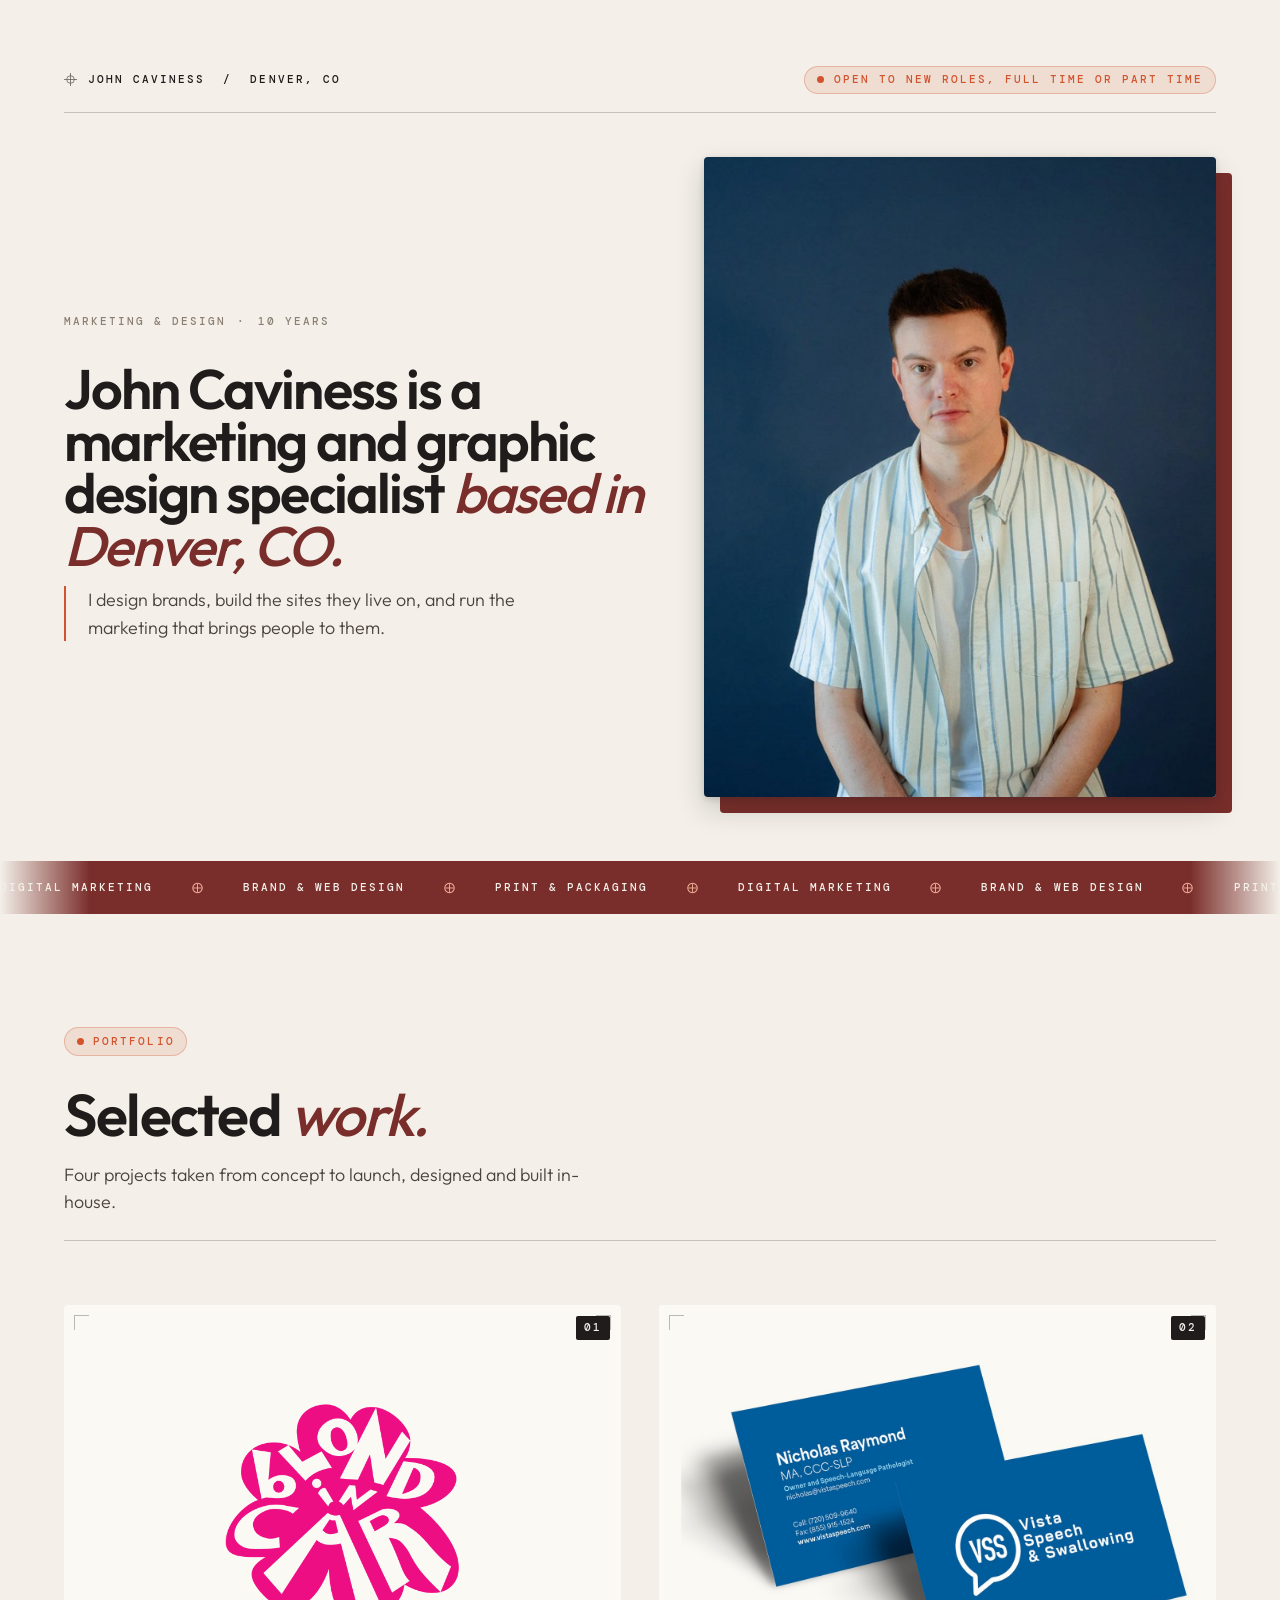
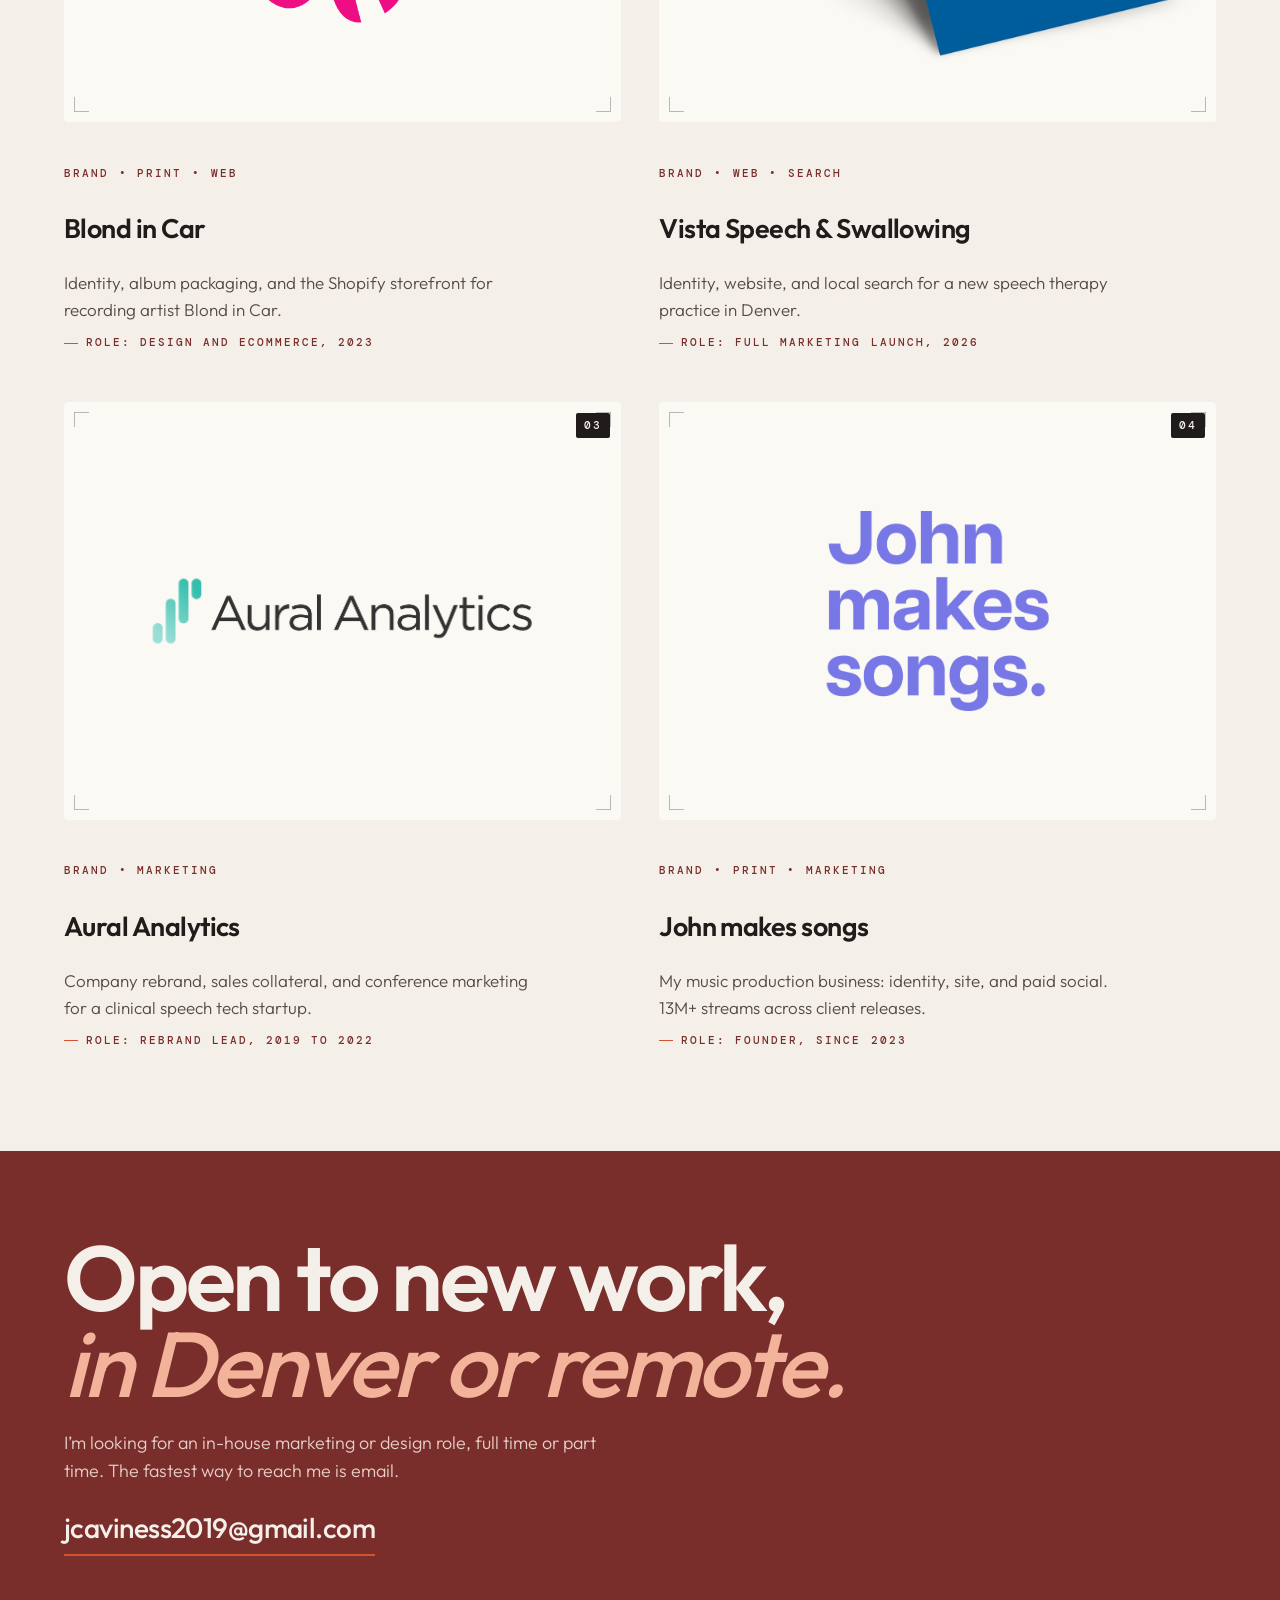
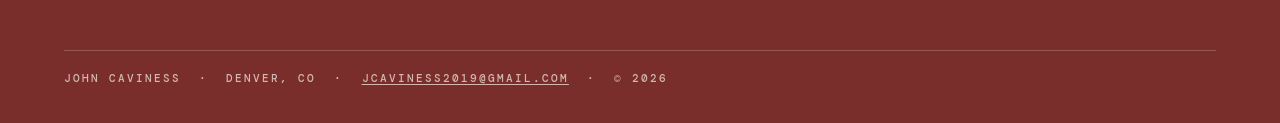
==== index.html @ 71020604 "Revise years of experience and project details Updated experience years and refined project descript" ====
<!DOCTYPE html>
<html lang="en">
<head>
<meta charset="utf-8">
<meta name="viewport" content="width=device-width, initial-scale=1">
<meta name="description" content="John Caviness is a marketing and graphic design specialist in Denver, CO. Brand, web, print, and the campaigns that bring people in.">
<meta property="og:title" content="John Caviness &mdash; Marketing &amp; Graphic Design, Denver">
<meta property="og:description" content="John Caviness is a marketing and graphic design specialist in Denver, CO. Brand, web, print, and the campaigns that bring people in.">
<meta property="og:type" content="website">
<title>John Caviness &mdash; Marketing &amp; Graphic Design, Denver</title>
<link rel="preconnect" href="https://fonts.googleapis.com">
<link rel="preconnect" href="https://fonts.gstatic.com" crossorigin>
<link rel="stylesheet" href="https://fonts.googleapis.com/css2?family=Outfit:wght@300;400;500;600;700&family=DM+Mono:wght@400;500&display=swap">

<style>
/* ============================================================
   TWO INKS, ONE PASS.
   Oxblood and vermilion on bone stock. Riso mechanics — overprint,
   halftone, misregistration, knockout — with a grown-up palette.
   Single committed visual world; every colour painted explicitly.
   ============================================================ */
:root{
  --paper:#F4F0E9;
  --paper-2:#EAE4D9;
  --ink:#1F1C1B;
  --ox:#7A2E2B;          /* ink 1 */
  --ox-lift:#96413B;
  --vermilion:#D2542E;   /* ink 2 */
  --vermilion-pale:#F2B39A;
  --overprint:#640F07;   /* where the two plates cross */
  --stone:#8C8073;
  --plate:#FBF9F4;      /* work tiles: a shade up from the page stock */

  --fs-display:clamp(2.9rem,7.2vw,6.5rem);
  --fs-h2:clamp(2rem,4.6vw,3.7rem);
  --fs-h3:clamp(1.3rem,2.1vw,1.85rem);
  --fs-lede:clamp(1.05rem,1.4vw,1.3rem);
  --fs-label:.7rem;

  --gutter:clamp(1.5rem,5vw,5rem);
  --max:1280px;
  --ease:cubic-bezier(.22,.61,.36,1);
}

*,*::before,*::after{box-sizing:border-box;}
html{-webkit-text-size-adjust:100%;scroll-behavior:smooth;}
@media (prefers-reduced-motion:reduce){html{scroll-behavior:auto;}}

body{
  margin:0;
  background:var(--paper);
  color:var(--ink);
  font-family:"Outfit",-apple-system,BlinkMacSystemFont,"Segoe UI",sans-serif;
  font-size:1.0625rem;line-height:1.6;
  -webkit-font-smoothing:antialiased;
  overflow-x:hidden;
}

img,canvas{max-width:100%;display:block;}

/* ---------- type primitives ---------- */
.label{
  font-family:"DM Mono",ui-monospace,"SFMono-Regular",Menlo,monospace;
  font-size:var(--fs-label);font-weight:500;letter-spacing:.18em;
  text-transform:uppercase;line-height:1.4;
}
.display{font-size:var(--fs-display);font-weight:600;line-height:.94;letter-spacing:-.035em;margin:0;}
.display-locked{text-wrap:initial;}
.h2{font-size:var(--fs-h2);font-weight:600;line-height:1;letter-spacing:-.03em;text-wrap:balance;margin:0;}
.h3{font-size:var(--fs-h3);font-weight:600;line-height:1.12;letter-spacing:-.02em;margin:0;}
.lede{font-size:var(--fs-lede);font-weight:300;line-height:1.52;margin:0;}
.ink-accent{color:var(--ox);font-weight:500;font-style:italic;}

.wrap{width:100%;max-width:var(--max);margin-inline:auto;padding-inline:var(--gutter);}
.reg{width:13px;height:13px;flex:0 0 auto;opacity:.7;}


/* ============================================================
   1. HERO — bone plate
   ============================================================ */
.hero{position:relative;padding-block:clamp(1.75rem,4vw,3rem) clamp(2.5rem,5vw,4.5rem);overflow:hidden;}
.rail{
  display:flex;align-items:center;justify-content:space-between;gap:1.5rem;flex-wrap:wrap;
  padding-block:1.1rem;border-bottom:1px solid rgba(31,28,27,.22);color:var(--stone);
}
.rail-left{display:flex;align-items:center;gap:.7rem;color:var(--ink);}
/* the pill: one shape shared by the availability badge and the section
   eyebrows — vermilion type over a wash of the same ink, hairline inside */
.status,.sec-eyebrow{
  display:inline-flex;align-items:center;gap:.6rem;
  padding:.4rem .8rem;border-radius:999px;
  color:var(--vermilion);
  background:rgba(210,84,46,.12);
  box-shadow:inset 0 0 0 1px rgba(210,84,46,.3);
}
.status .dot,.sec-eyebrow .dot{background:var(--vermilion);}
a.status{text-decoration:none;}
a.status:hover,a.status:focus-visible{background:rgba(210,84,46,.2);}
.dot{width:7px;height:7px;border-radius:50%;background:var(--ox);animation:pulse 2.6s var(--ease) infinite;}
@keyframes pulse{
  0%{box-shadow:0 0 0 0 rgba(210,84,46,.55);}
  70%{box-shadow:0 0 0 7px rgba(210,84,46,0);}
  100%{box-shadow:0 0 0 0 rgba(210,84,46,0);}
}

.hero-grid{
  display:grid;grid-template-columns:minmax(0,1.15fr) minmax(0,1fr);
  gap:clamp(2.5rem,4vw,4.25rem);align-items:center;padding-top:clamp(1.75rem,3.5vw,3.25rem);
}
@media (max-width:900px){.hero-grid{grid-template-columns:1fr;align-items:start;}}
.hero-eyebrow{display:flex;align-items:center;gap:.7rem;color:var(--stone);margin-bottom:clamp(1.25rem,2.5vw,2rem);}
.hero-body{display:grid;gap:clamp(1.5rem,3vw,2.25rem);margin-top:clamp(.75rem,1.2vw,1.1rem);}
.hero-lede{color:#4A423C;max-width:44ch;border-left:2px solid var(--vermilion);padding-left:1.35rem;}

/* ---------- the halftone portrait ---------- */
.portrait{position:relative;justify-self:end;width:100%;}
@media (min-width:901px){
  .portrait{max-width:calc((100vh - 15rem) * .8);}
}
/* A flat plate laid down first, off register, behind the photo. */
.plate-ghost{
  position:absolute;inset:0;
  transform:translate(16px,16px);
  border-radius:4px;
  background:var(--ox);
  pointer-events:none;
}
.plate{
  position:relative;
  aspect-ratio:4/5;
  border-radius:4px;
  overflow:hidden;
  background:var(--paper-2);
  /* lifts the photo off the oxblood plate behind it — warm ink, not black */
  box-shadow:0 2px 6px rgba(31,28,27,.14),0 12px 28px rgba(31,28,27,.20);
}
.plate img{
  position:absolute;inset:0;width:100%;height:100%;
  object-fit:cover;object-position:50% 14%;
}
.portrait-cap{
  position:absolute;left:0;bottom:0;z-index:3;
  display:flex;align-items:center;gap:.6rem;
  padding:.55rem 1rem;background:var(--ox);color:var(--paper);
  border-top-right-radius:8px;
}

/* ============================================================
   2. MARQUEE — oxblood plate, knockout type
   ============================================================ */
.marquee{
  position:relative;background:var(--ox);color:var(--paper);
  padding-block:1.15rem;overflow:hidden;
  -webkit-mask-image:linear-gradient(90deg,transparent,#000 7%,#000 93%,transparent);
  mask-image:linear-gradient(90deg,transparent,#000 7%,#000 93%,transparent);
}
.marquee-track{position:relative;z-index:2;display:flex;width:max-content;animation:slide 42s linear infinite;}
.marquee:hover .marquee-track{animation-play-state:paused;}
.marquee-set{display:flex;align-items:center;gap:2.4rem;padding-right:2.4rem;}
.marquee-set span{white-space:nowrap;}
.marquee-set .sep{color:var(--vermilion-pale);}
@keyframes slide{to{transform:translateX(-50%);}}
@media (prefers-reduced-motion:reduce){
  .marquee-track{animation:none;}
  .marquee{-webkit-mask-image:none;mask-image:none;}
}



/* ============================================================
   3. WORK — bone plate
   ============================================================ */
.work{background:var(--paper);padding-block:clamp(4rem,8vw,7rem);}
.sec-head{
  display:flex;align-items:flex-end;justify-content:space-between;gap:2rem;flex-wrap:wrap;
  padding-bottom:1.5rem;border-bottom:1px solid rgba(31,28,27,.22);
  margin-bottom:clamp(2.5rem,5vw,4rem);
}
.sec-head .label:not(.sec-eyebrow){color:var(--ox);display:flex;align-items:center;gap:.65rem;}
.sec-head-copy{display:grid;gap:1.1rem;max-width:52ch;}
.sec-count{color:var(--stone);}
/* the eyebrow prints in vermilion over a pale wash of the same ink, so the
   head carries both plates before the grid does */
.sec-eyebrow{justify-self:start;}
.sec-lede{color:#4A423C;max-width:46ch;}
.sec-count{display:flex;align-items:center;gap:.65rem;}
.sec-count::before{content:"";width:22px;height:1px;background:var(--ox);flex:none;}
.h2{position:relative;}
.work-grid{display:grid;grid-template-columns:repeat(2,minmax(0,1fr));gap:clamp(2rem,4vw,3.25rem) clamp(1.75rem,3vw,3rem);}
/* cards share the grid's rows, so plate, labels, titles and copy each sit
   on one baseline across a row regardless of how long the text runs */
@supports (grid-template-rows:subgrid){
  .work-grid{grid-auto-rows:auto;}
  .card{grid-row:span 4;grid-template-rows:subgrid;gap:0;}
  .card-plate{margin-bottom:1.25rem;}
  .card-meta{margin-bottom:.55rem;}
  .card-title{margin-bottom:.35rem;}
}
@media (max-width:800px){.work-grid{grid-template-columns:1fr;}}

.card{display:grid;gap:1.25rem;text-decoration:none;color:inherit;}
.card-role{
  color:var(--ox);display:inline-flex;align-items:center;gap:.5rem;margin-top:.7rem;
}
.card-role::before{content:"";width:14px;height:1px;background:var(--vermilion);flex:none;}
.card-plate{
  position:relative;aspect-ratio:4/3;border-radius:3px;overflow:hidden;
  background:var(--plate);box-shadow:inset 0 0 0 1px rgba(31,28,27,.13);
  transition:transform .4s var(--ease),box-shadow .4s var(--ease);
}
.card:hover .card-plate,.card:focus-visible .card-plate{transform:translate(-5px,-5px);box-shadow:inset 0 0 0 1px rgba(31,28,27,.13),5px 5px 0 0 var(--vermilion);}
.card:focus-visible{outline:none;}
.card:focus-visible .card-plate{outline:2px solid var(--ox);outline-offset:4px;}
/* One container for all four: light stock, hairline rule, identical
   padding. The palette lives in the frame now — brackets, badge, mono
   labels — so the grid reads as a set whatever the images are. */
.card-art{position:absolute;inset:0;background:var(--plate);}
.card-shot{
  position:absolute;inset:0;width:100%;height:100%;
  object-fit:cover;object-position:50% 50%;
  transition:transform .5s var(--ease);
}
/* interim state: no work photography yet, so the mark prints on the stock.
   swap .card-mark for .card-shot when the images land — nothing else changes. */
.card-mark{
  position:absolute;left:50%;top:50%;
  width:var(--logo-w);max-height:52%;
  transform:translate(-50%,-50%);
  object-fit:contain;
  filter:brightness(0);opacity:.82;
  transition:transform .5s var(--ease);
}
/* full-colour marks print as supplied — no ink conversion */
.card-mark.colour{filter:none;opacity:1;}
.card:hover .card-shot,.card:focus-visible .card-shot{transform:scale(1.03);}
.card:hover .card-mark,.card:focus-visible .card-mark{transform:translate(-50%,-50%) scale(1.03);}

.crop{position:absolute;width:15px;height:15px;pointer-events:none;opacity:.7;z-index:2;}
.crop-tl{top:10px;left:10px;border-top:1px solid rgba(31,28,27,.42);border-left:1px solid rgba(31,28,27,.42);}
.crop-tr{top:10px;right:10px;border-top:1px solid rgba(31,28,27,.42);border-right:1px solid rgba(31,28,27,.42);}
.crop-bl{bottom:10px;left:10px;border-bottom:1px solid rgba(31,28,27,.42);border-left:1px solid rgba(31,28,27,.42);}
.crop-br{bottom:10px;right:10px;border-bottom:1px solid rgba(31,28,27,.42);border-right:1px solid rgba(31,28,27,.42);}
.card-idx{position:absolute;top:11px;right:11px;z-index:2;background:var(--ink);color:var(--paper);padding:.28rem .5rem;border-radius:2px;}
.card-meta{display:flex;align-items:center;gap:.6rem;color:var(--ox);}
.card-title{display:flex;align-items:baseline;gap:.6rem;transition:color .25s var(--ease);}
.card:hover .card-title{color:var(--ox);}
.card-scope{color:#544B44;font-weight:300;max-width:44ch;margin:0;}

/* ============================================================
   4. CTA — solid oxblood plate, knockout type
   ============================================================ */
.cta{
  position:relative;background:var(--ox);color:var(--paper);
  padding-block:clamp(3.25rem,6.5vw,5.5rem) clamp(1.5rem,3vw,2.25rem);overflow:hidden;
}
.cta > *{position:relative;z-index:2;}
.cta-inner{display:grid;gap:clamp(2.25rem,4.5vw,3.5rem);}
.cta-head{display:grid;gap:1.4rem;justify-items:start;}
.cta .ink-accent{color:var(--vermilion-pale);}
.cta-body{color:#E7CFC9;max-width:46ch;}
.cta-mail{
  display:inline-block;color:var(--paper);text-decoration:none;
  font-size:clamp(1.15rem,2.4vw,1.75rem);font-weight:500;letter-spacing:-.02em;
  border-bottom:2px solid var(--vermilion);padding-bottom:.15rem;
}
.cta-mail:hover,.cta-mail:focus-visible{color:var(--vermilion-pale);}
.foot-mail{color:inherit;text-decoration:underline;text-underline-offset:2px;}
.foot-mail:hover,.foot-mail:focus-visible{color:var(--vermilion-pale);}

.foot{
  display:flex;justify-content:space-between;gap:1.5rem;flex-wrap:wrap;
  margin-top:clamp(1.5rem,3vw,2.5rem);padding-top:1.25rem;
  border-top:1px solid rgba(244,240,233,.22);color:#D3B6AF;
}
a:focus-visible{outline:2px solid var(--vermilion);outline-offset:3px;border-radius:2px;}

/* ---------- scroll reveal (JS-gated) ---------- */
.js-reveal .reveal{opacity:0;transform:translateY(16px);}
.js-reveal .reveal.is-in{opacity:1;transform:none;transition:opacity .7s var(--ease),transform .7s var(--ease);}
@media (prefers-reduced-motion:reduce){
  .js-reveal .reveal{opacity:1;transform:none;}
  .dot{animation:none;}
  .card-plate,.card-logo{transition:none;}
}
</style>
</head>
<body>
<!-- =================== 1. HERO =================== -->
<header class="hero">
  <div class="wrap">
    <div class="rail label">
      <div class="rail-left">
        <svg class="reg" viewBox="0 0 24 24" fill="none" aria-hidden="true">
          <circle cx="12" cy="12" r="7" stroke="currentColor" stroke-width="1.4"/>
          <path d="M12 0v24M0 12h24" stroke="currentColor" stroke-width="1.4"/>
        </svg>
        <span>John Caviness &nbsp;/&nbsp; Denver, CO</span>
      </div>
      <a class="status" href="mailto:jcaviness2019@gmail.com"><span class="dot"></span>Open to new roles, full time or part time</a>
    </div>

    <div class="hero-grid">
      <div>
        <div class="hero-eyebrow label">
          <span>Marketing &amp; Design</span><span>&middot;</span><span>10 Years</span>
        </div>

        <h1 class="display display-locked" style="font-size:clamp(2.2rem,4.35vw,3.9rem)">
          John Caviness is a marketing and graphic design specialist
          <span class="ink-accent">based in Denver, CO.</span>
        </h1>

        <div class="hero-body">
          <p class="lede hero-lede">
            I design brands, build the sites they live on, and run the marketing
            that brings people to them.
          </p>
        </div>
      </div>

      <div class="portrait">
        <div class="plate-ghost" aria-hidden="true"></div>
        <div class="plate" id="plate">
          <img id="src" src="[data-uri]" alt="John Caviness.">
        </div>
      </div>
    </div>
  </div>
</header>

<!-- =================== 2. MARQUEE =================== -->
<div class="marquee" aria-hidden="true">
  <div class="marquee-track">
    <div class="marquee-set label">
      <span>Digital Marketing</span><span class="sep">&#10753;</span><span>Brand &amp; Web Design</span><span class="sep">&#10753;</span><span>Print &amp; Packaging</span><span class="sep">&#10753;</span><span>Digital Marketing</span><span class="sep">&#10753;</span><span>Brand &amp; Web Design</span><span class="sep">&#10753;</span><span>Print &amp; Packaging</span><span class="sep">&#10753;</span><span>Digital Marketing</span><span class="sep">&#10753;</span><span>Brand &amp; Web Design</span><span class="sep">&#10753;</span><span>Print &amp; Packaging</span><span class="sep">&#10753;</span>
    </div>
    <div class="marquee-set label">
      <span>Digital Marketing</span><span class="sep">&#10753;</span><span>Brand &amp; Web Design</span><span class="sep">&#10753;</span><span>Print &amp; Packaging</span><span class="sep">&#10753;</span><span>Digital Marketing</span><span class="sep">&#10753;</span><span>Brand &amp; Web Design</span><span class="sep">&#10753;</span><span>Print &amp; Packaging</span><span class="sep">&#10753;</span><span>Digital Marketing</span><span class="sep">&#10753;</span><span>Brand &amp; Web Design</span><span class="sep">&#10753;</span><span>Print &amp; Packaging</span><span class="sep">&#10753;</span>
    </div>
  </div>
</div>

<!-- =================== 3. WORK =================== -->
<section class="work" id="work">
  <div class="wrap">
    <div class="sec-head reveal">
      <div class="sec-head-copy">
        <p class="label sec-eyebrow"><span class="dot" aria-hidden="true"></span>Portfolio</p>
        <h2 class="h2">Selected <span class="ink-accent">work.</span></h2>
        <p class="lede sec-lede">
          Four projects taken from concept to launch, designed and built in-house.
        </p>
      </div>
    </div>
        <div class="work-grid">

      <a class="card reveal" href="projects/blond-in-car.html">
        <div class="card-plate">
          <div class="card-art">
            <img class="card-mark colour" src="assets/img/logos/blond-in-car.png" alt="Blond in Car logo" loading="lazy" style="--logo-w:50%">
          </div>
          <span class="crop crop-tl"></span><span class="crop crop-tr"></span>
          <span class="crop crop-bl"></span><span class="crop crop-br"></span>
          <span class="card-idx label">01</span>
        </div>
        <div class="card-meta label"><span>Brand</span><span>&bull;</span><span>Print</span><span>&bull;</span><span>Web</span></div>
        <h3 class="h3 card-title">Blond in Car</h3>
        <div>
          <p class="card-scope">Identity, album packaging, and the Shopify storefront for recording artist Blond in Car.</p>
          <span class="card-role label">Role: Design and ecommerce, 2023</span>
        </div>
      </a>

      <a class="card reveal" href="projects/vista-speech-and-swallowing.html">
        <div class="card-plate">
          <div class="card-art">
            <img class="card-shot" src="assets/img/work/vista-card.jpg" alt="Vista Speech &amp; Swallowing business cards" loading="lazy">
          </div>
          <span class="crop crop-tl"></span><span class="crop crop-tr"></span>
          <span class="crop crop-bl"></span><span class="crop crop-br"></span>
          <span class="card-idx label">02</span>
        </div>
        <div class="card-meta label"><span>Brand</span><span>&bull;</span><span>Web</span><span>&bull;</span><span>Search</span></div>
        <h3 class="h3 card-title">Vista Speech &amp; Swallowing</h3>
        <div>
          <p class="card-scope">Identity, website, and local search for a new speech therapy practice in Denver.</p>
          <span class="card-role label">Role: Full marketing launch, 2026</span>
        </div>
      </a>

      <a class="card reveal" href="projects/aural-analytics.html">
        <div class="card-plate">
          <div class="card-art">
            <img class="card-mark colour" src="assets/img/logos/aural-analytics.png" alt="Aural Analytics logo" loading="lazy" style="--logo-w:68%">
          </div>
          <span class="crop crop-tl"></span><span class="crop crop-tr"></span>
          <span class="crop crop-bl"></span><span class="crop crop-br"></span>
          <span class="card-idx label">03</span>
        </div>
        <div class="card-meta label"><span>Brand</span><span>&bull;</span><span>Marketing</span></div>
        <h3 class="h3 card-title">Aural Analytics</h3>
        <div>
          <p class="card-scope">Company rebrand, sales collateral, and conference marketing for a clinical speech tech startup.</p>
          <span class="card-role label">Role: Rebrand lead, 2019 to 2022</span>
        </div>
      </a>

      <a class="card reveal" href="projects/john-makes-songs.html">
        <div class="card-plate">
          <div class="card-art">
            <img class="card-mark colour" src="assets/img/logos/john-makes-songs.png" alt="John makes songs wordmark" loading="lazy" style="--logo-w:40%">
          </div>
          <span class="crop crop-tl"></span><span class="crop crop-tr"></span>
          <span class="crop crop-bl"></span><span class="crop crop-br"></span>
          <span class="card-idx label">04</span>
        </div>
        <div class="card-meta label"><span>Brand</span><span>&bull;</span><span>Print</span><span>&bull;</span><span>Marketing</span></div>
        <h3 class="h3 card-title">John makes songs</h3>
        <div>
          <p class="card-scope">My music production business: identity, site, and paid social. 13M+ streams across client releases.</p>
          <span class="card-role label">Role: Founder, since 2023</span>
        </div>
      </a>

    </div>
  </div>
</section>

<!-- =================== 4. CTA =================== -->
<section class="cta" id="contact">
  <div class="wrap cta-inner">
    <div class="cta-head reveal">
      <h2 class="display display-locked">Open to new work,<br><span class="ink-accent">in Denver or remote.</span></h2>
      <p class="lede cta-body">
        I&rsquo;m looking for an in-house marketing or design role, full time or part time.
        The fastest way to reach me is email.
      </p>
      <a class="cta-mail" href="mailto:jcaviness2019@gmail.com">jcaviness2019@gmail.com</a>
    </div>

    <div class="foot label">
      <span>John Caviness &nbsp;&middot;&nbsp; Denver, CO &nbsp;&middot;&nbsp; <a class="foot-mail" href="mailto:jcaviness2019@gmail.com">jcaviness2019@gmail.com</a> &nbsp;&middot;&nbsp; &copy; 2026</span>
    </div>
  </div>
</section>

<script>
/* ---------- scroll reveal ---------- */
(function(){
  if(!("IntersectionObserver" in window)) return;
  document.documentElement.classList.add("js-reveal");
  var io = new IntersectionObserver(function(es){
    es.forEach(function(e){ if(e.isIntersecting){ e.target.classList.add("is-in"); io.unobserve(e.target); } });
  },{rootMargin:"0px 0px -12% 0px",threshold:.08});
  var items = document.querySelectorAll(".reveal");
  for(var i = 0; i < items.length; i++){
    items[i].style.transitionDelay = (Math.min(i,3) * 70) + "ms";
    io.observe(items[i]);
  }
})();
</script>
</body>
</html>
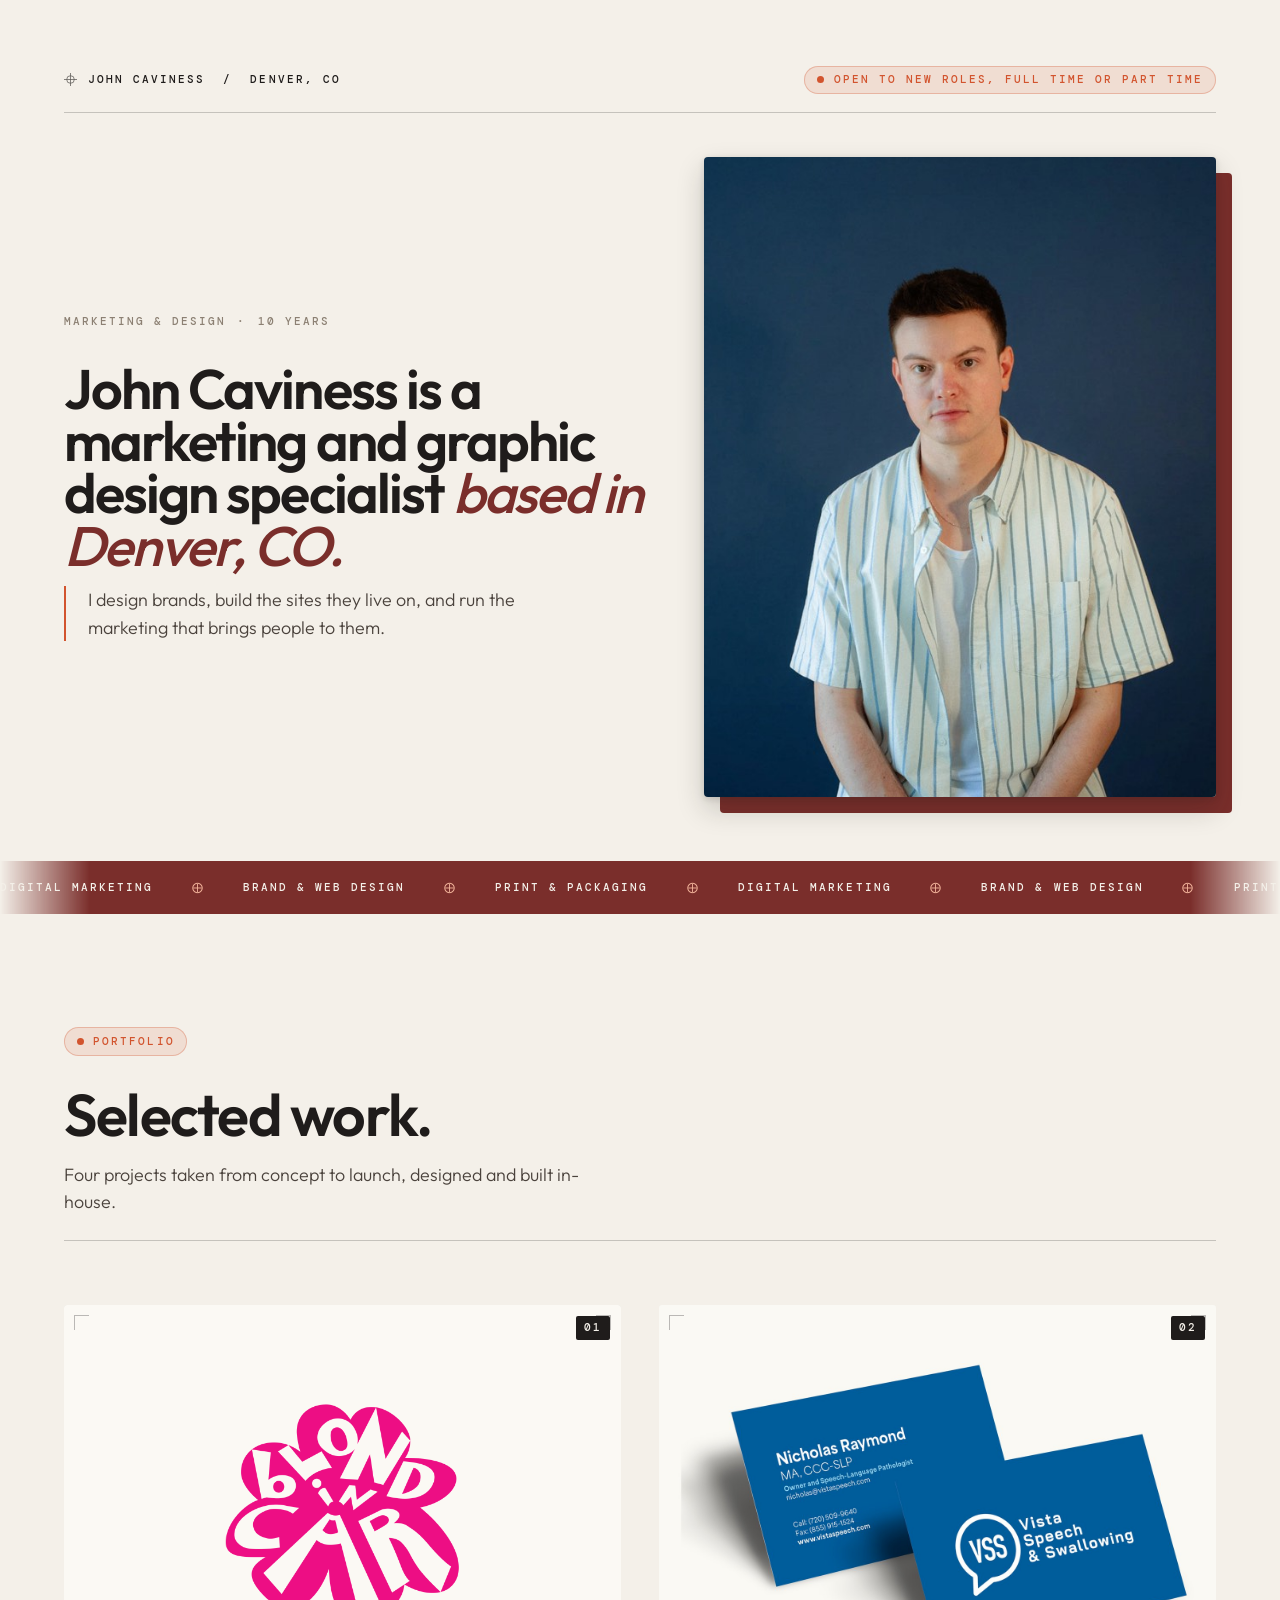
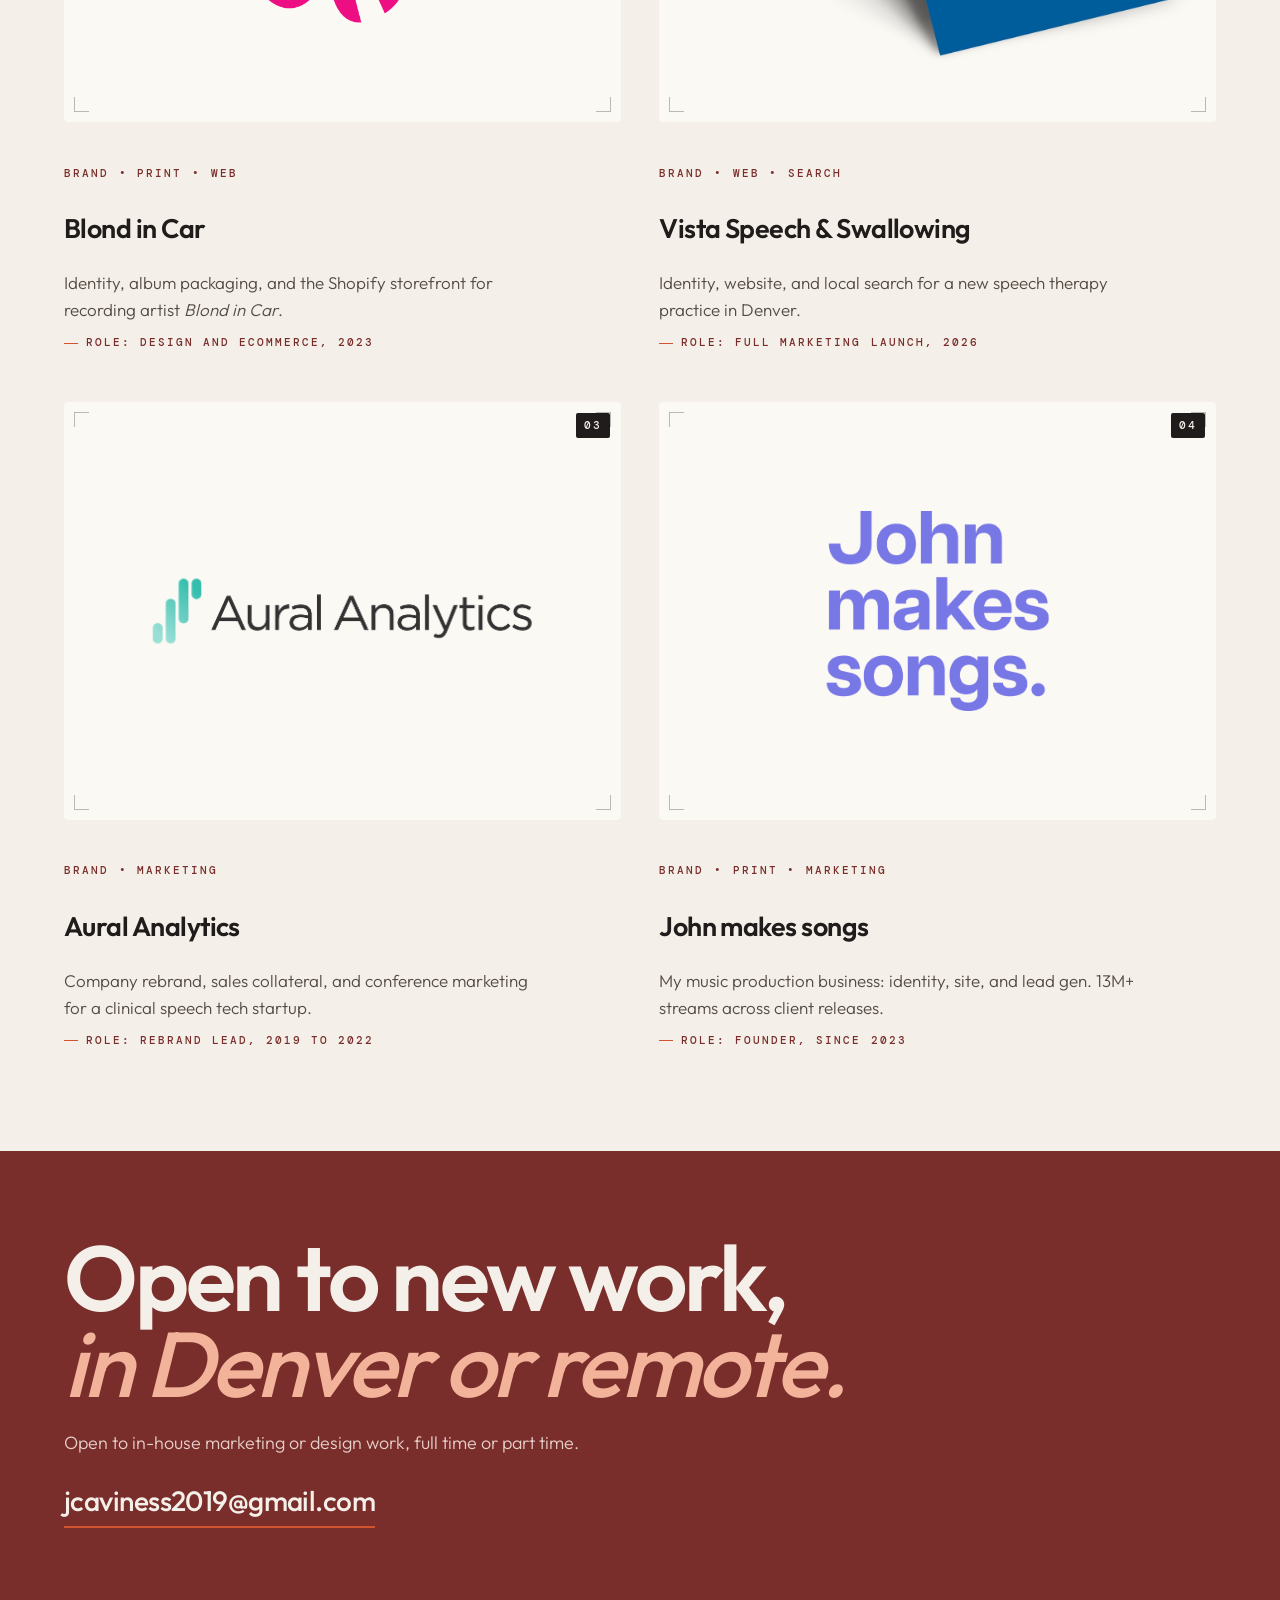
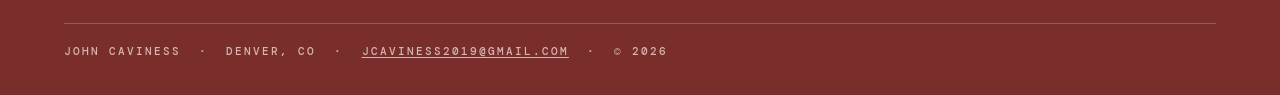
==== commit b2bdc7f4: "Revise portfolio descriptions and call to action Updated text for clarity and consistency in portfol" ====
--- a/index.html
+++ b/index.html
@@ -346,7 +346,7 @@
     <div class="sec-head reveal">
       <div class="sec-head-copy">
         <p class="label sec-eyebrow"><span class="dot" aria-hidden="true"></span>Portfolio</p>
-        <h2 class="h2">Selected <span class="ink-accent">work.</span></h2>
+        <h2 class="h2">Selected work.</h2>
         <p class="lede sec-lede">
           Four projects taken from concept to launch, designed and built in-house.
         </p>
@@ -366,7 +366,7 @@
         <div class="card-meta label"><span>Brand</span><span>&bull;</span><span>Print</span><span>&bull;</span><span>Web</span></div>
         <h3 class="h3 card-title">Blond in Car</h3>
         <div>
-          <p class="card-scope">Identity, album packaging, and the Shopify storefront for recording artist Blond in Car.</p>
+          <p class="card-scope">Identity, album packaging, and the Shopify storefront for recording artist <i>Blond in Car</i>.</p>
           <span class="card-role label">Role: Design and ecommerce, 2023</span>
         </div>
       </a>
@@ -417,7 +417,7 @@
         <div class="card-meta label"><span>Brand</span><span>&bull;</span><span>Print</span><span>&bull;</span><span>Marketing</span></div>
         <h3 class="h3 card-title">John makes songs</h3>
         <div>
-          <p class="card-scope">My music production business: identity, site, and paid social. 13M+ streams across client releases.</p>
+          <p class="card-scope">My music production business: identity, site, and lead gen. 13M+ streams across client releases.</p>
           <span class="card-role label">Role: Founder, since 2023</span>
         </div>
       </a>
@@ -432,8 +432,7 @@
     <div class="cta-head reveal">
       <h2 class="display display-locked">Open to new work,<br><span class="ink-accent">in Denver or remote.</span></h2>
       <p class="lede cta-body">
-        I&rsquo;m looking for an in-house marketing or design role, full time or part time.
-        The fastest way to reach me is email.
+        Open to in-house marketing or design work, full time or part time.
       </p>
       <a class="cta-mail" href="mailto:jcaviness2019@gmail.com">jcaviness2019@gmail.com</a>
     </div>
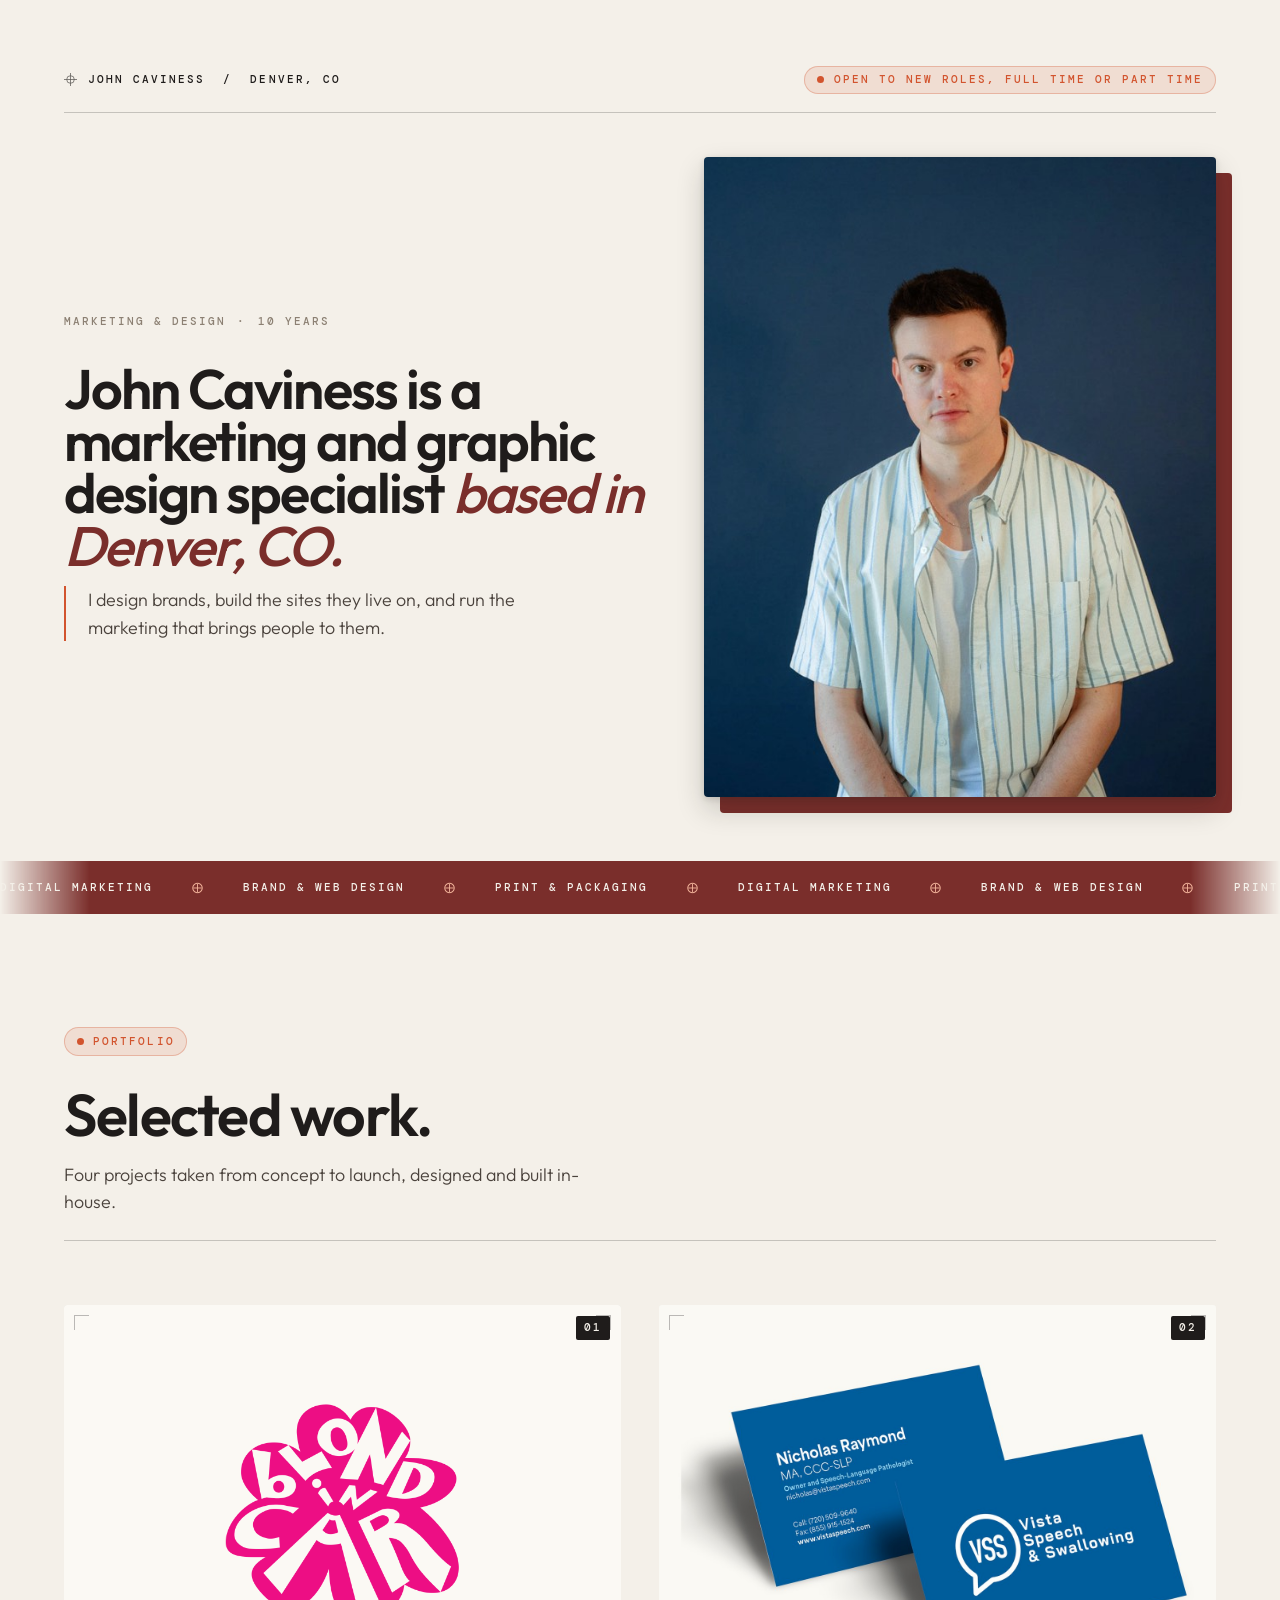
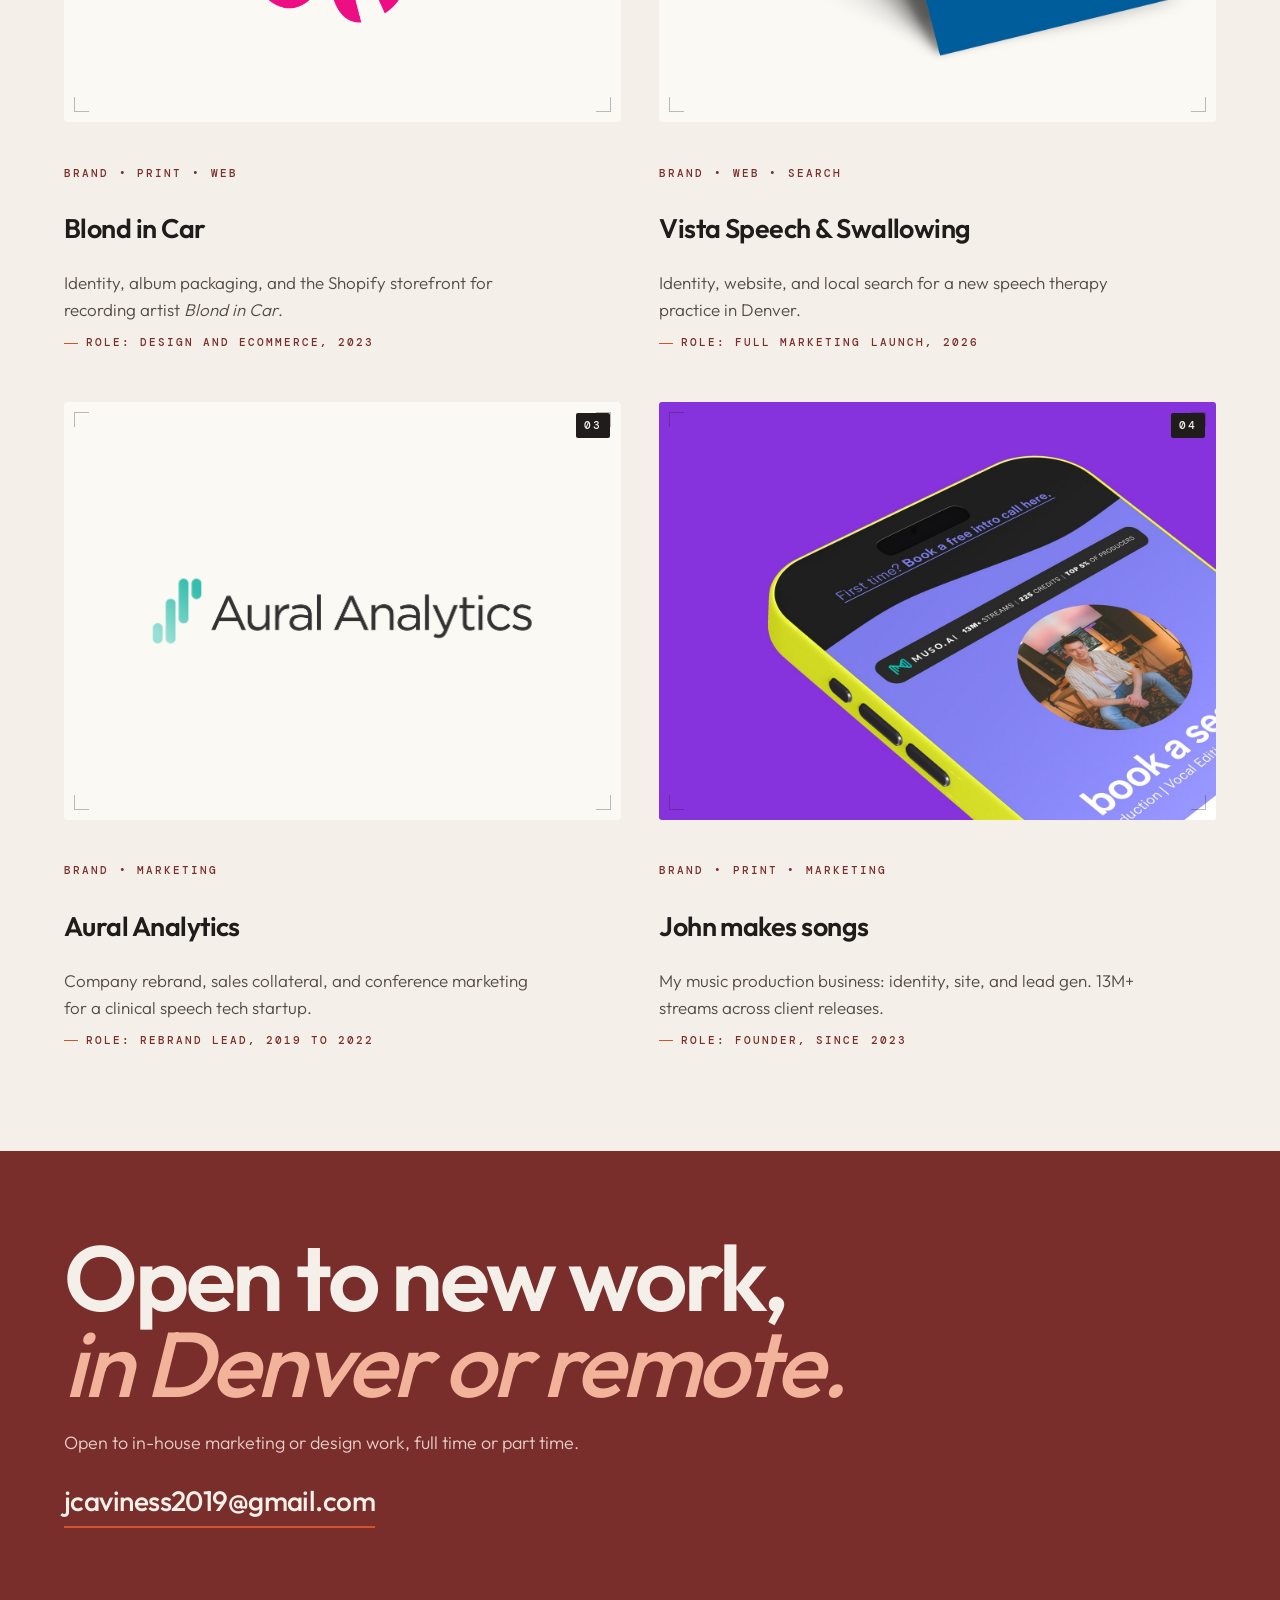
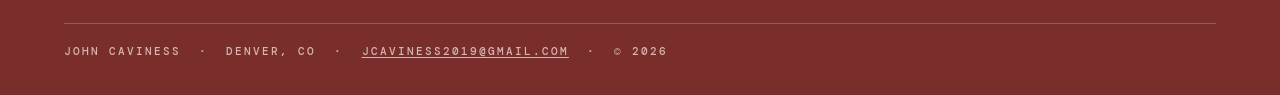
==== commit 7e73cb14: "Add JMS mobile site mockup as the project's main tile Crop and export the new mobile mockup to the 1" ====
--- a/index.html
+++ b/index.html
@@ -408,7 +408,7 @@
       <a class="card reveal" href="projects/john-makes-songs.html">
         <div class="card-plate">
           <div class="card-art">
-            <img class="card-mark colour" src="assets/img/logos/john-makes-songs.png" alt="John makes songs wordmark" loading="lazy" style="--logo-w:40%">
+            <img class="card-shot" src="assets/img/work/jms-mobile.jpg" alt="The John makes songs site on a phone" loading="lazy">
           </div>
           <span class="crop crop-tl"></span><span class="crop crop-tr"></span>
           <span class="crop crop-bl"></span><span class="crop crop-br"></span>
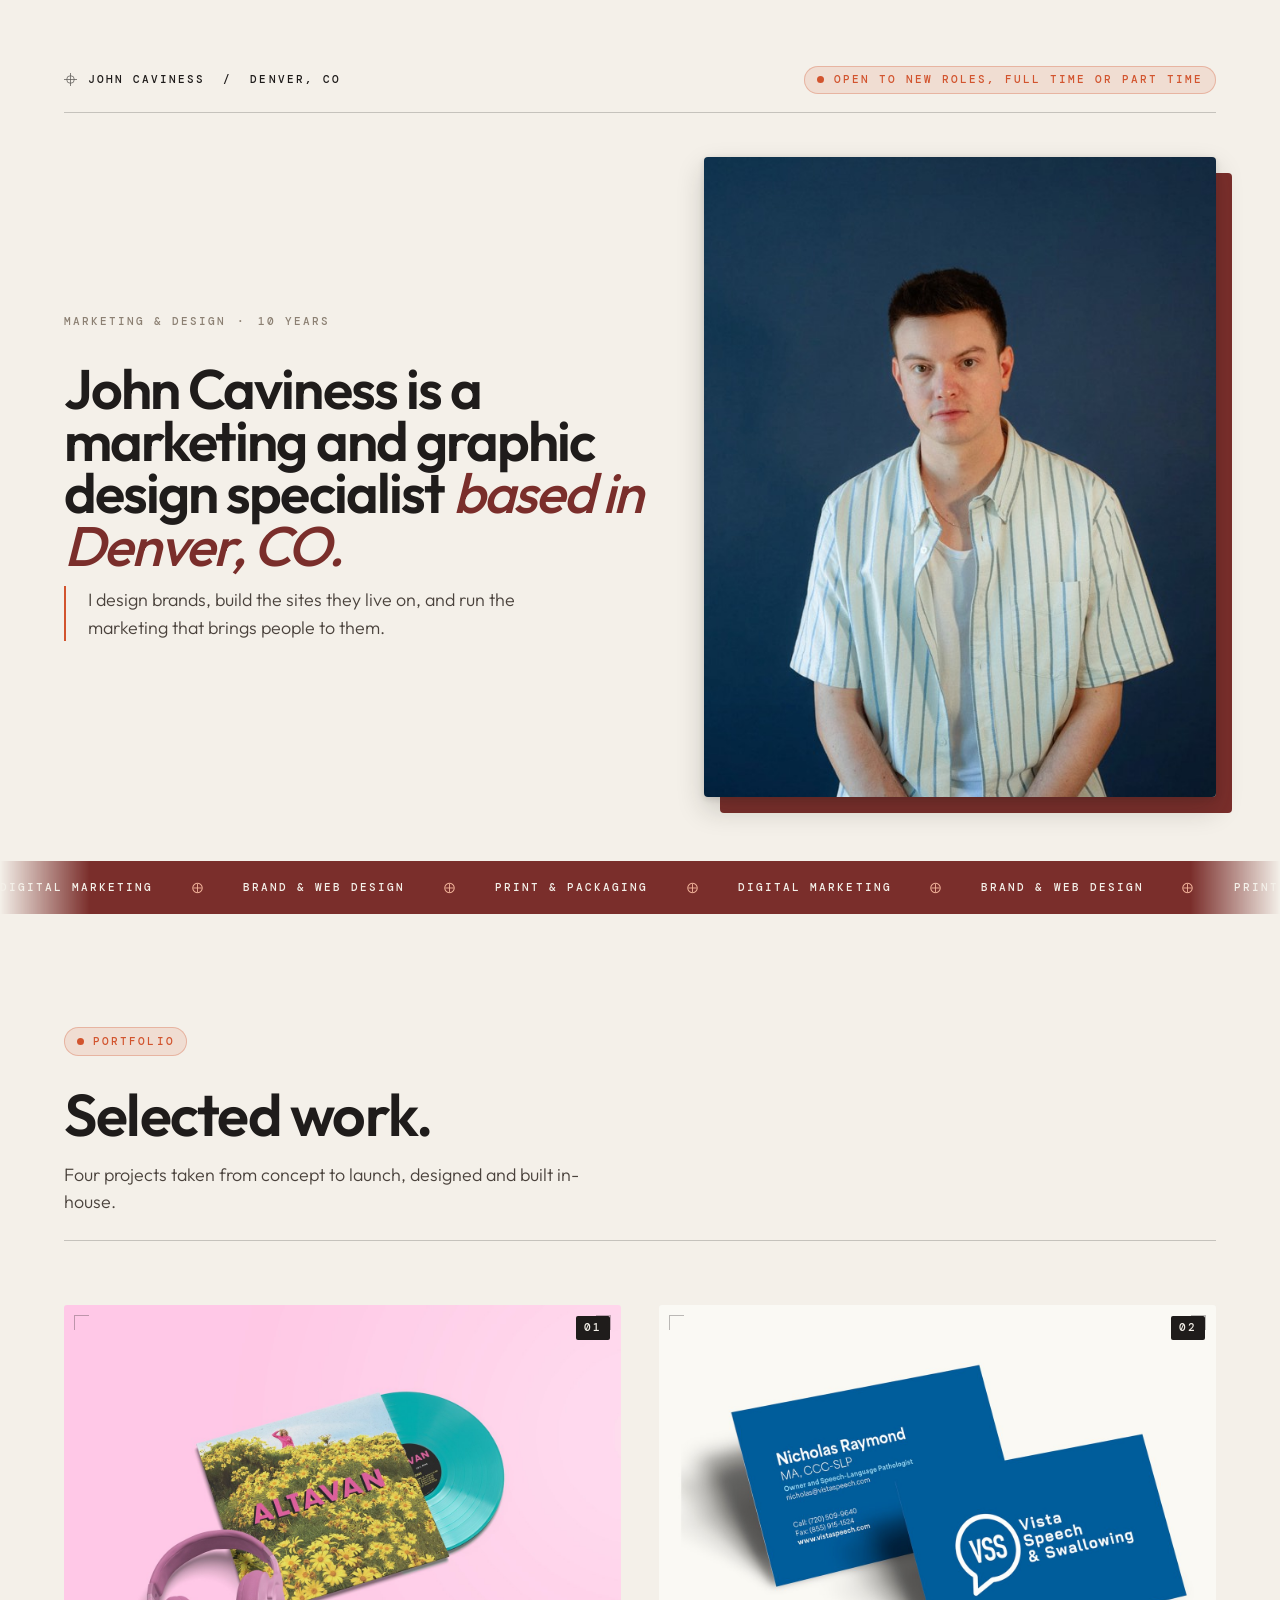
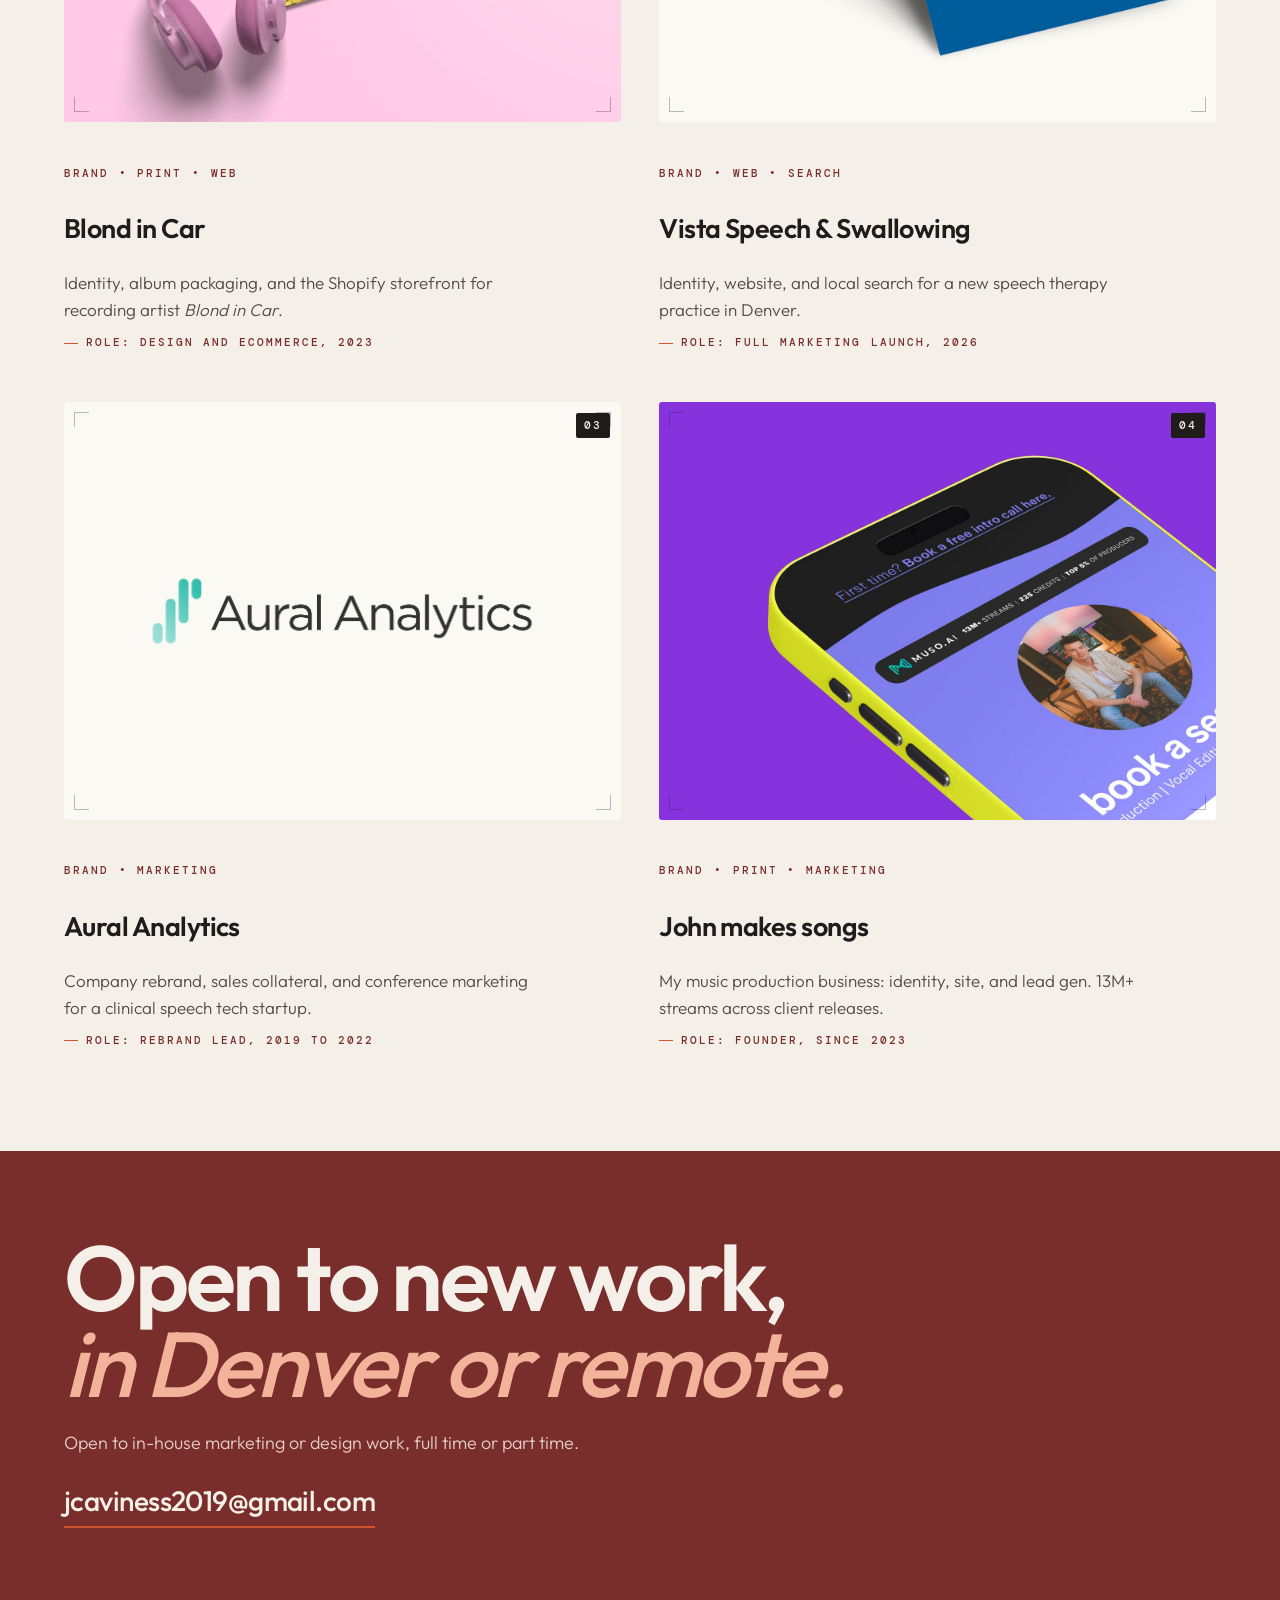
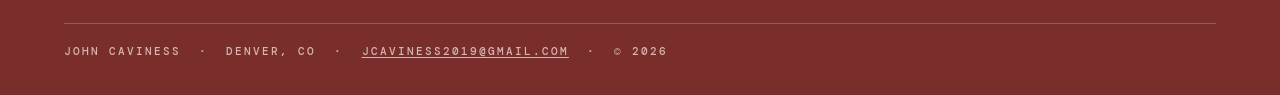
==== commit f8ed6161: "Use the vinyl mockup as the Blond in Car tile Swap the wordmark card-mark for the record shot, match" ====
--- a/index.html
+++ b/index.html
@@ -357,7 +357,7 @@
       <a class="card reveal" href="projects/blond-in-car.html">
         <div class="card-plate">
           <div class="card-art">
-            <img class="card-mark colour" src="assets/img/logos/blond-in-car.png" alt="Blond in Car logo" loading="lazy" style="--logo-w:50%">
+            <img class="card-shot" src="assets/img/work/bic-vinyl.jpg" alt="The Altavan record, sleeve and turquoise vinyl" loading="lazy">
           </div>
           <span class="crop crop-tl"></span><span class="crop crop-tr"></span>
           <span class="crop crop-bl"></span><span class="crop crop-br"></span>
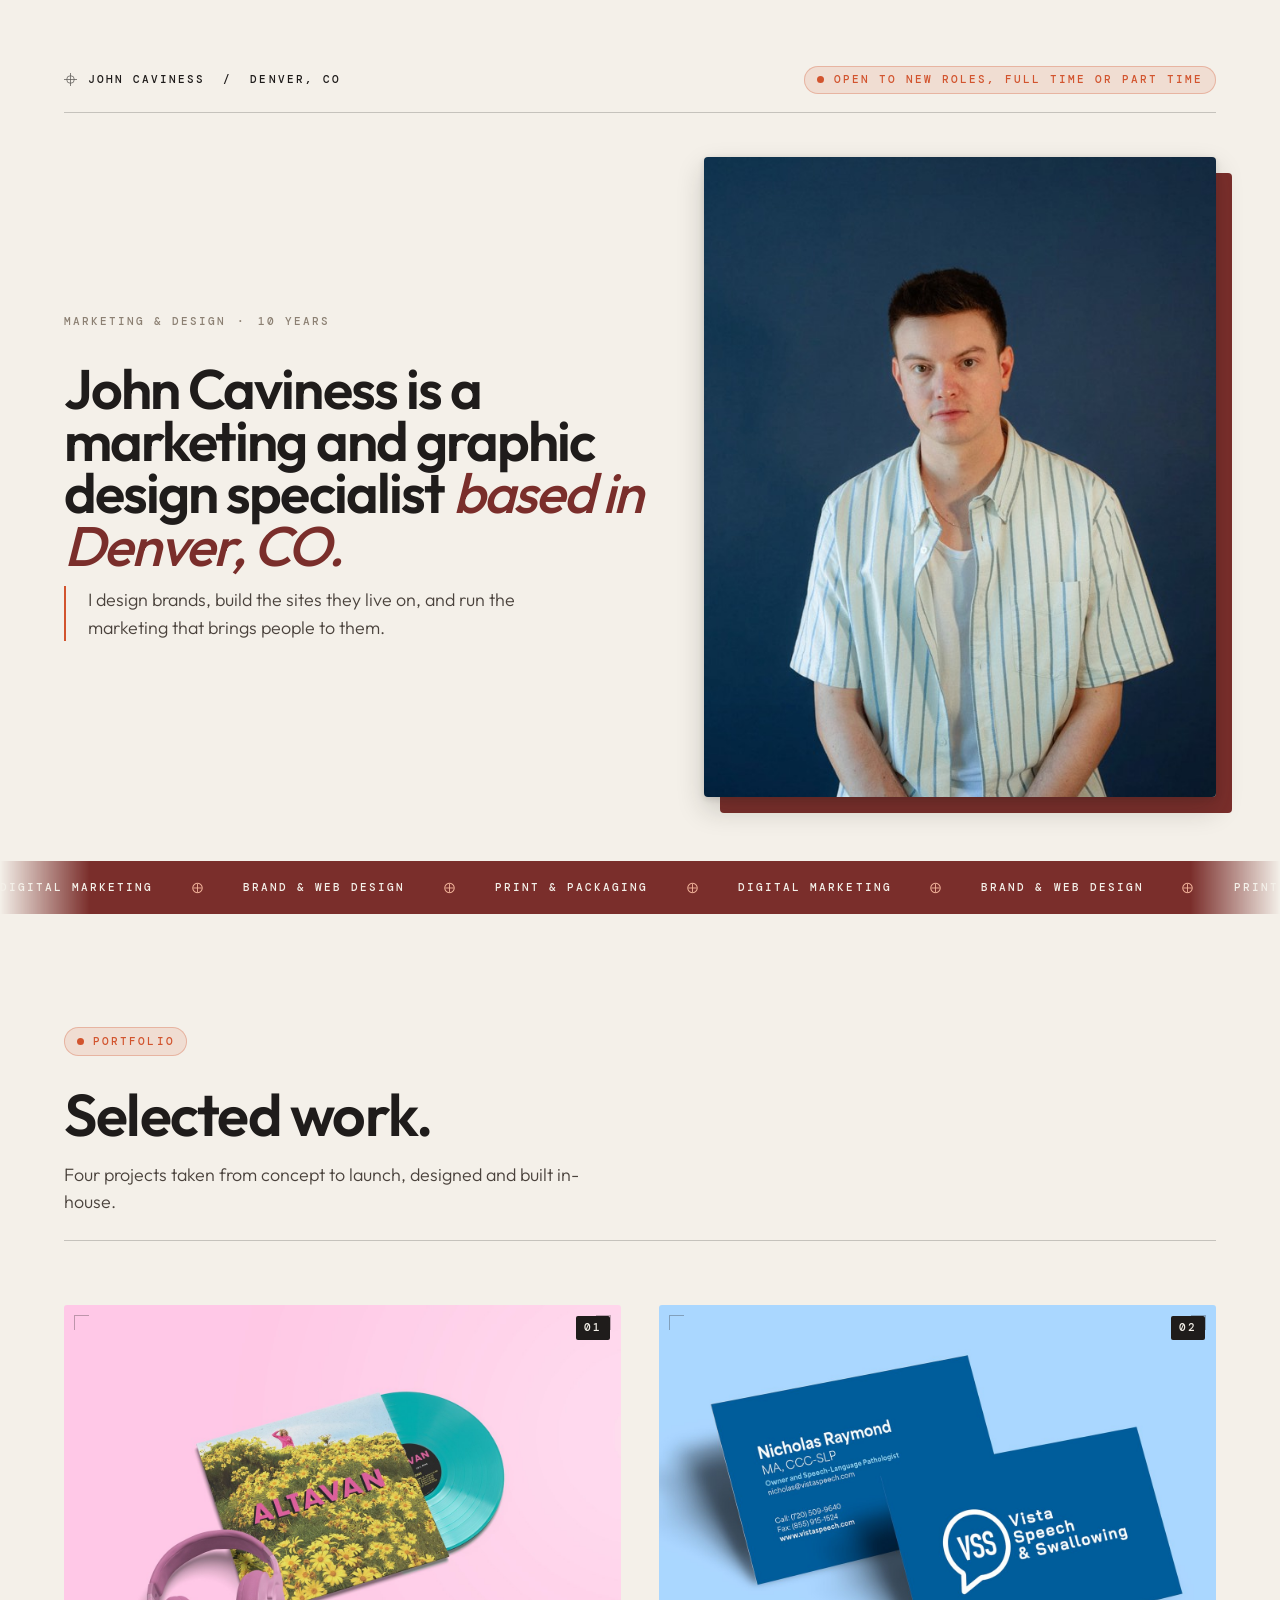
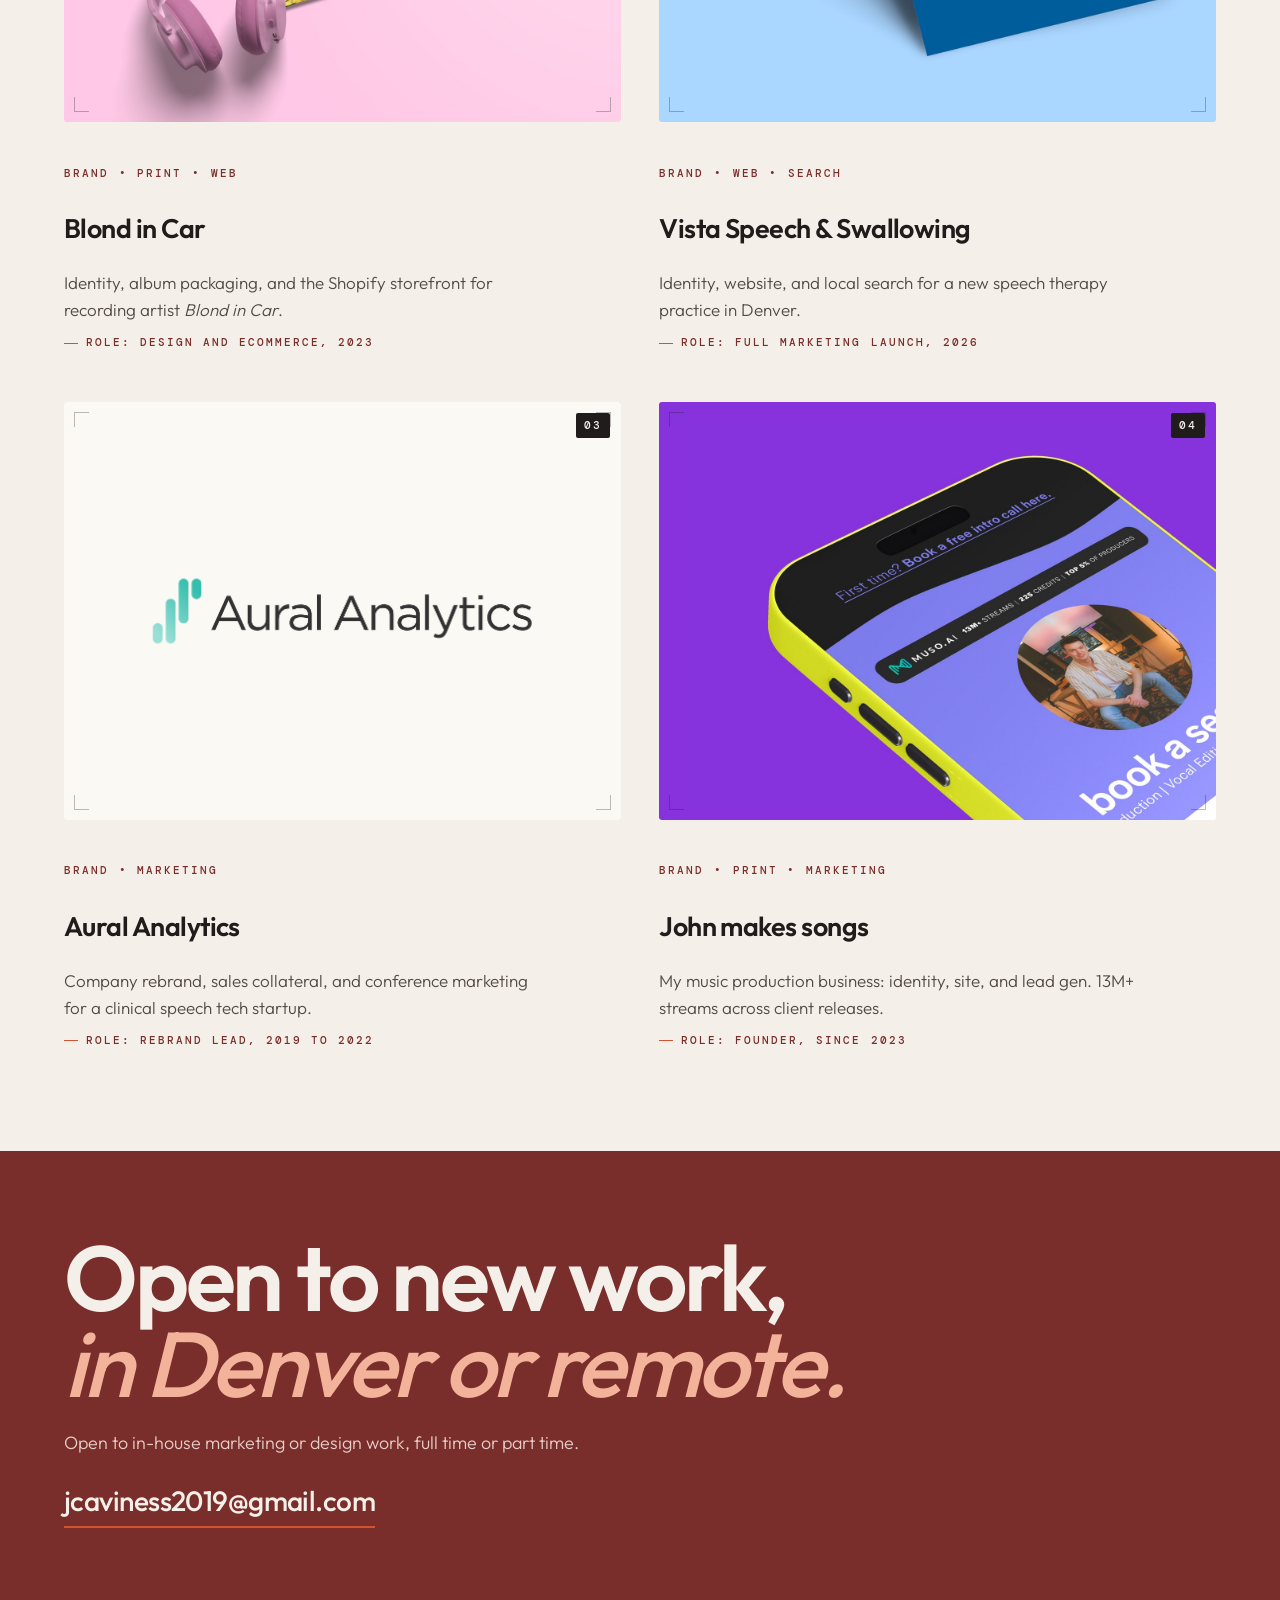
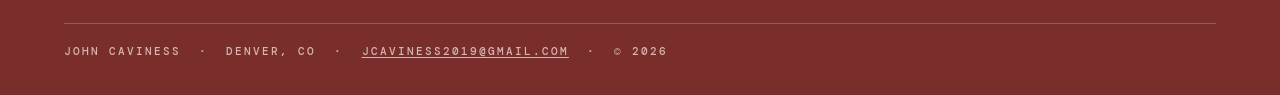
==== commit b18427b2: "Swap in the v2 VSS card mockup and add a share image Recut assets/img/work/vista-card.jpg from the n" ====
--- a/index.html
+++ b/index.html
@@ -7,6 +7,12 @@
 <meta property="og:title" content="John Caviness &mdash; Marketing &amp; Graphic Design, Denver">
 <meta property="og:description" content="John Caviness is a marketing and graphic design specialist in Denver, CO. Brand, web, print, and the campaigns that bring people in.">
 <meta property="og:type" content="website">
+<meta property="og:url" content="https://johnmakeswebsites.github.io/portfolio/">
+<meta property="og:image" content="https://johnmakeswebsites.github.io/portfolio/assets/img/john-caviness.jpg">
+<meta property="og:image:width" content="1200">
+<meta property="og:image:height" content="630">
+<meta property="og:image:alt" content="John Caviness">
+<meta name="twitter:card" content="summary_large_image">
 <title>John Caviness &mdash; Marketing &amp; Graphic Design, Denver</title>
 <link rel="preconnect" href="https://fonts.googleapis.com">
 <link rel="preconnect" href="https://fonts.gstatic.com" crossorigin>
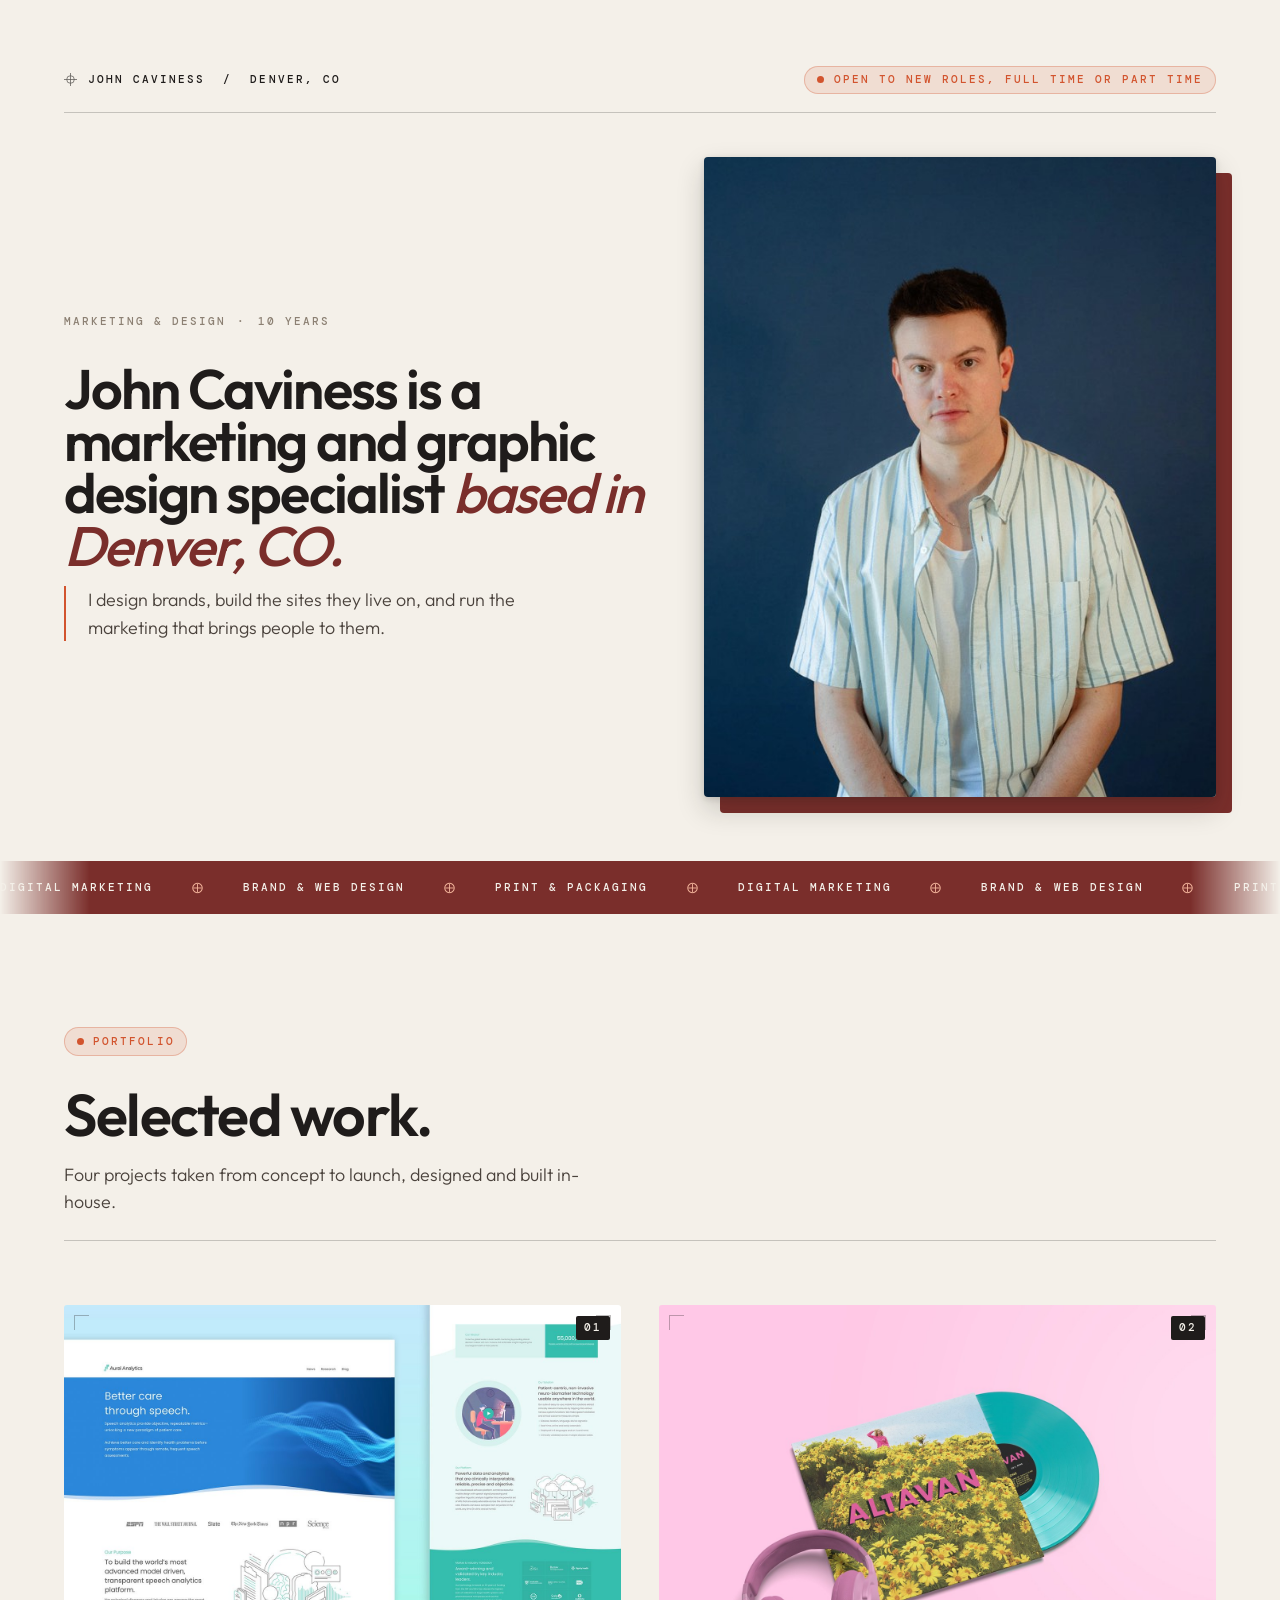
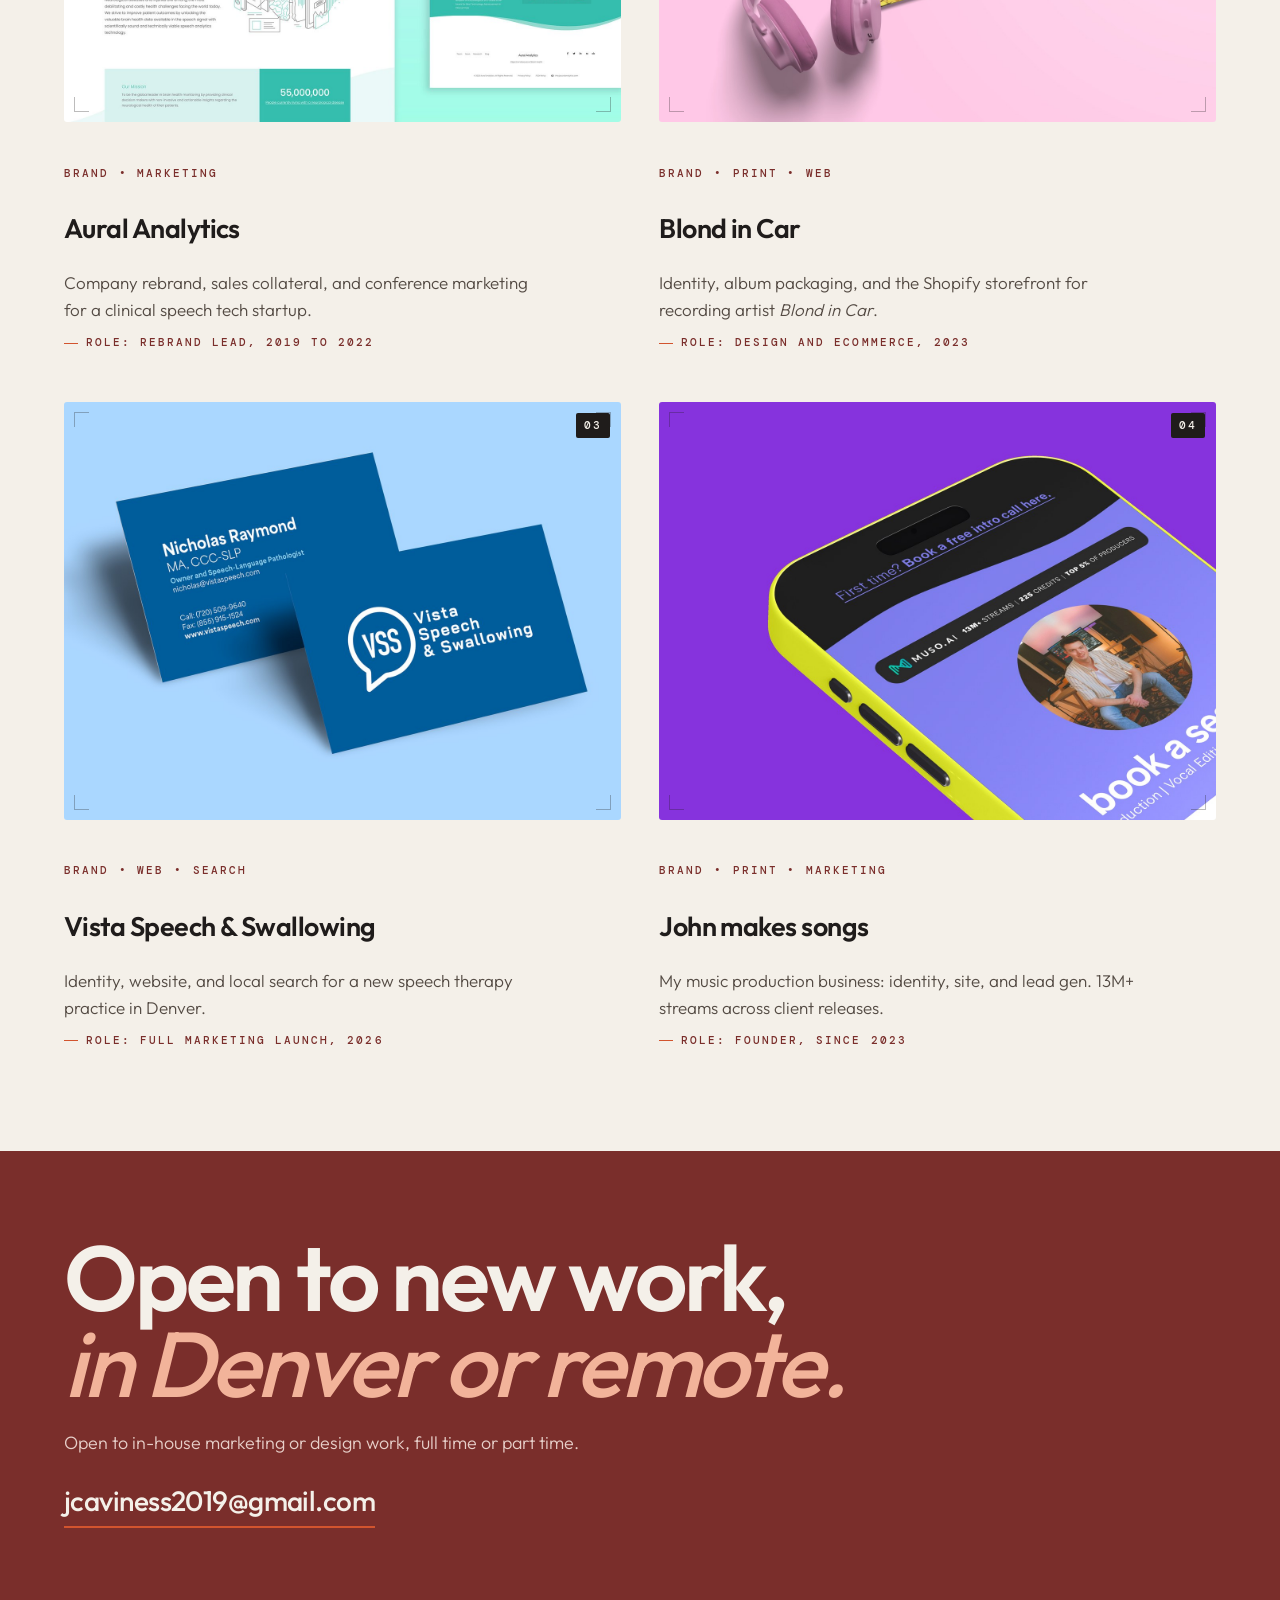
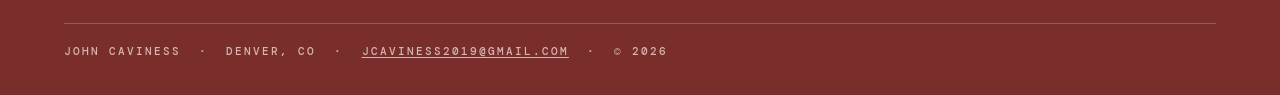
==== commit 2b3e038f: "Lead Selected work with the Aural Analytics website mockup The AA tile was the last one still printi" ====
--- a/index.html
+++ b/index.html
@@ -3,6 +3,7 @@
 <head>
 <meta charset="utf-8">
 <meta name="viewport" content="width=device-width, initial-scale=1">
+<meta name="robots" content="noindex, nofollow">
 <meta name="description" content="John Caviness is a marketing and graphic design specialist in Denver, CO. Brand, web, print, and the campaigns that bring people in.">
 <meta property="og:title" content="John Caviness &mdash; Marketing &amp; Graphic Design, Denver">
 <meta property="og:description" content="John Caviness is a marketing and graphic design specialist in Denver, CO. Brand, web, print, and the campaigns that bring people in.">
@@ -360,6 +361,23 @@
     </div>
         <div class="work-grid">
 
+      <a class="card reveal" href="projects/aural-analytics.html">
+        <div class="card-plate">
+          <div class="card-art">
+            <img class="card-shot" src="assets/img/work/aural-analytics-web.jpg" alt="The Aural Analytics website, home page and interior scroll">
+          </div>
+          <span class="crop crop-tl"></span><span class="crop crop-tr"></span>
+          <span class="crop crop-bl"></span><span class="crop crop-br"></span>
+          <span class="card-idx label">01</span>
+        </div>
+        <div class="card-meta label"><span>Brand</span><span>&bull;</span><span>Marketing</span></div>
+        <h3 class="h3 card-title">Aural Analytics</h3>
+        <div>
+          <p class="card-scope">Company rebrand, sales collateral, and conference marketing for a clinical speech tech startup.</p>
+          <span class="card-role label">Role: Rebrand lead, 2019 to 2022</span>
+        </div>
+      </a>
+
       <a class="card reveal" href="projects/blond-in-car.html">
         <div class="card-plate">
           <div class="card-art">
@@ -367,7 +385,7 @@
           </div>
           <span class="crop crop-tl"></span><span class="crop crop-tr"></span>
           <span class="crop crop-bl"></span><span class="crop crop-br"></span>
-          <span class="card-idx label">01</span>
+          <span class="card-idx label">02</span>
         </div>
         <div class="card-meta label"><span>Brand</span><span>&bull;</span><span>Print</span><span>&bull;</span><span>Web</span></div>
         <h3 class="h3 card-title">Blond in Car</h3>
@@ -384,30 +402,13 @@
           </div>
           <span class="crop crop-tl"></span><span class="crop crop-tr"></span>
           <span class="crop crop-bl"></span><span class="crop crop-br"></span>
-          <span class="card-idx label">02</span>
+          <span class="card-idx label">03</span>
         </div>
         <div class="card-meta label"><span>Brand</span><span>&bull;</span><span>Web</span><span>&bull;</span><span>Search</span></div>
         <h3 class="h3 card-title">Vista Speech &amp; Swallowing</h3>
         <div>
           <p class="card-scope">Identity, website, and local search for a new speech therapy practice in Denver.</p>
           <span class="card-role label">Role: Full marketing launch, 2026</span>
-        </div>
-      </a>
-
-      <a class="card reveal" href="projects/aural-analytics.html">
-        <div class="card-plate">
-          <div class="card-art">
-            <img class="card-mark colour" src="assets/img/logos/aural-analytics.png" alt="Aural Analytics logo" loading="lazy" style="--logo-w:68%">
-          </div>
-          <span class="crop crop-tl"></span><span class="crop crop-tr"></span>
-          <span class="crop crop-bl"></span><span class="crop crop-br"></span>
-          <span class="card-idx label">03</span>
-        </div>
-        <div class="card-meta label"><span>Brand</span><span>&bull;</span><span>Marketing</span></div>
-        <h3 class="h3 card-title">Aural Analytics</h3>
-        <div>
-          <p class="card-scope">Company rebrand, sales collateral, and conference marketing for a clinical speech tech startup.</p>
-          <span class="card-role label">Role: Rebrand lead, 2019 to 2022</span>
         </div>
       </a>
 
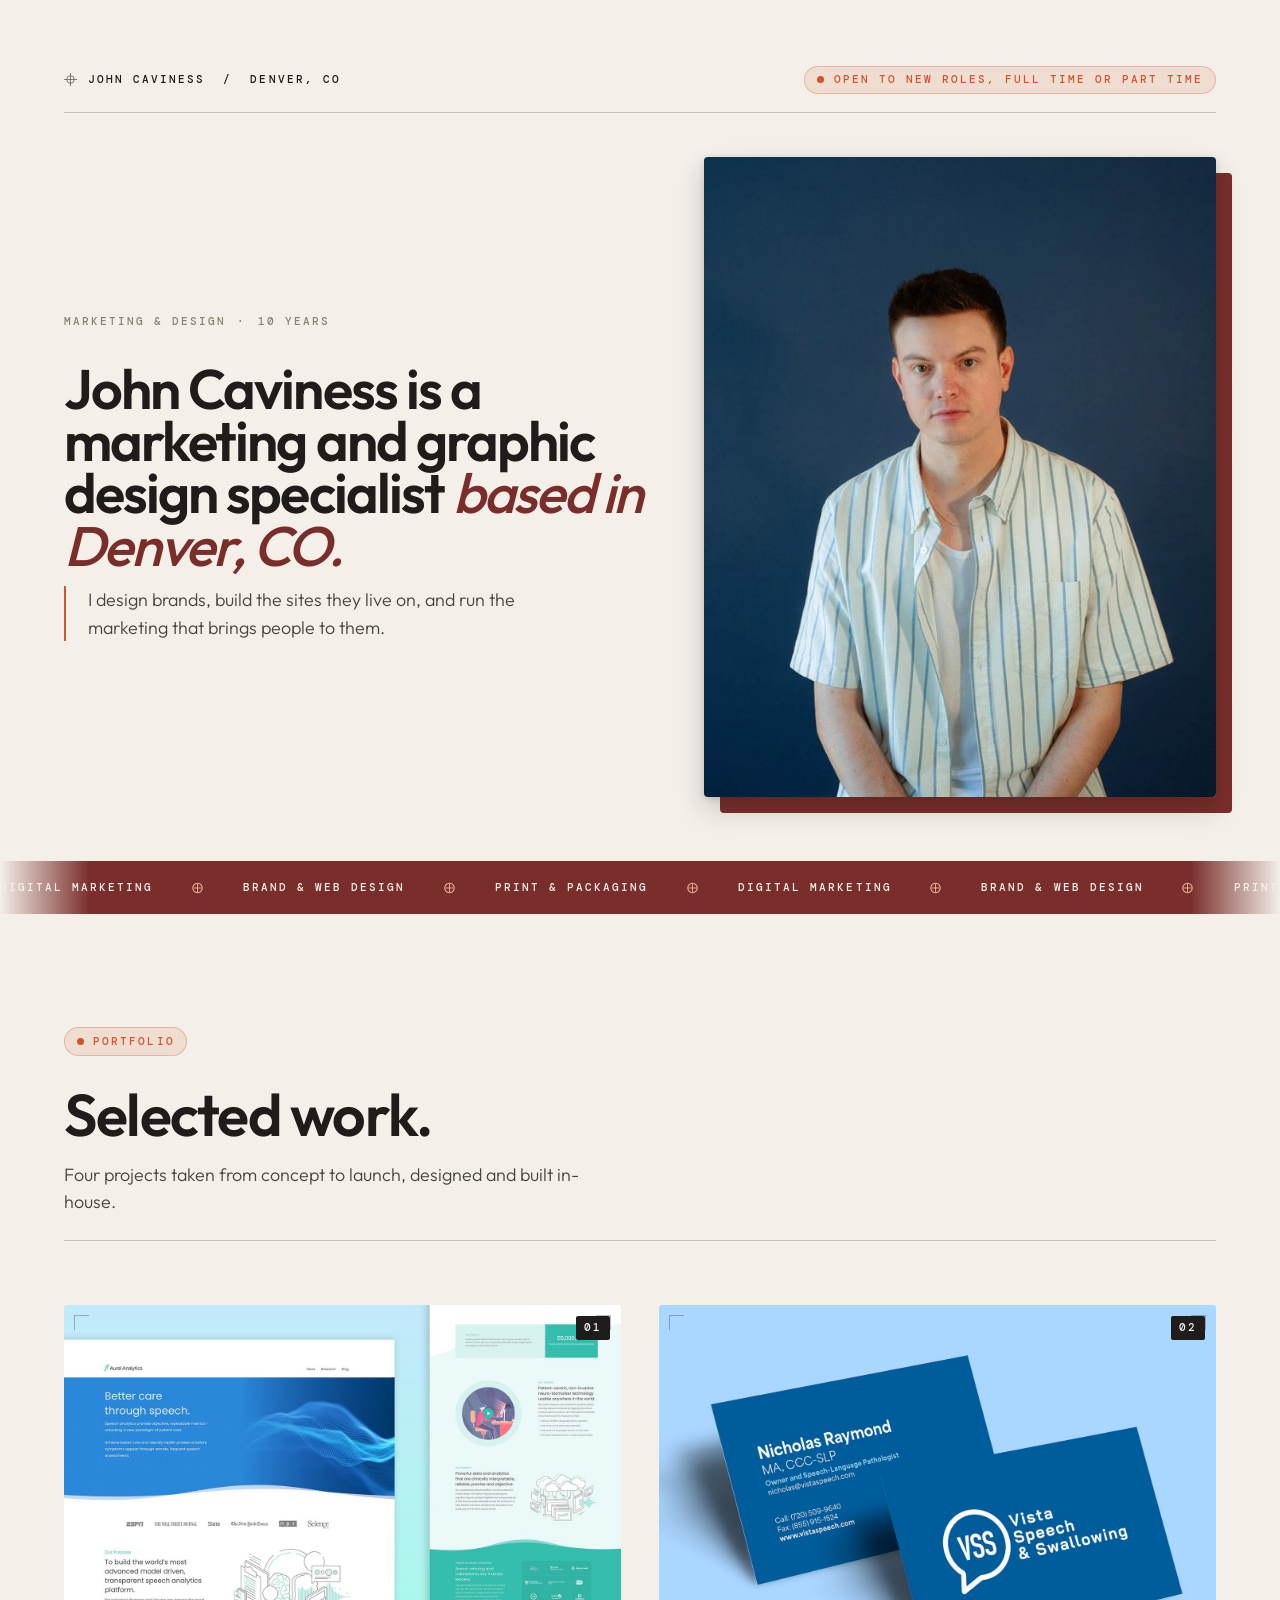
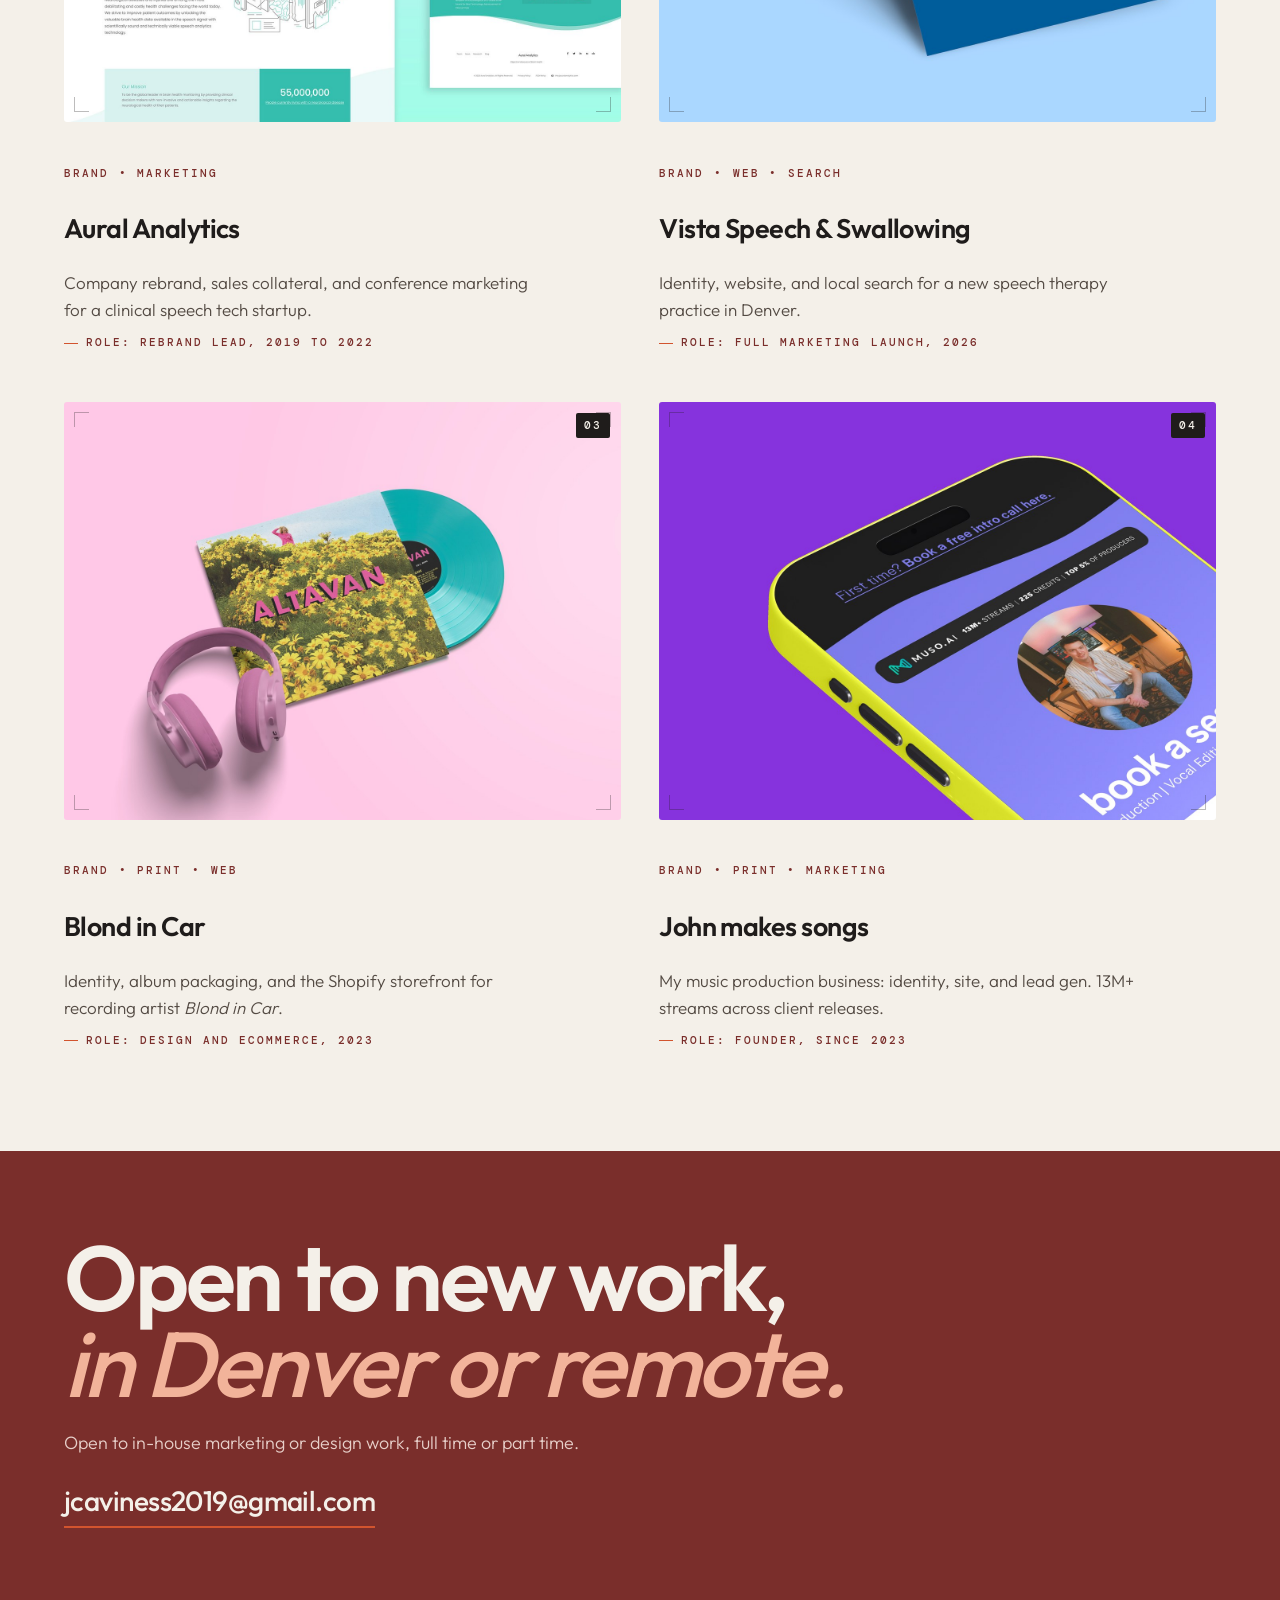
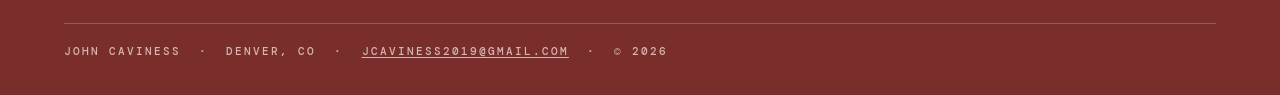
==== commit be4b3760: "Reorder the grid and link the Aural Analytics site Selected work now runs Aural Analytics, Vista, Bl" ====
--- a/index.html
+++ b/index.html
@@ -378,6 +378,23 @@
         </div>
       </a>
 
+      <a class="card reveal" href="projects/vista-speech-and-swallowing.html">
+        <div class="card-plate">
+          <div class="card-art">
+            <img class="card-shot" src="assets/img/work/vista-card.jpg" alt="Vista Speech &amp; Swallowing business cards" loading="lazy">
+          </div>
+          <span class="crop crop-tl"></span><span class="crop crop-tr"></span>
+          <span class="crop crop-bl"></span><span class="crop crop-br"></span>
+          <span class="card-idx label">02</span>
+        </div>
+        <div class="card-meta label"><span>Brand</span><span>&bull;</span><span>Web</span><span>&bull;</span><span>Search</span></div>
+        <h3 class="h3 card-title">Vista Speech &amp; Swallowing</h3>
+        <div>
+          <p class="card-scope">Identity, website, and local search for a new speech therapy practice in Denver.</p>
+          <span class="card-role label">Role: Full marketing launch, 2026</span>
+        </div>
+      </a>
+
       <a class="card reveal" href="projects/blond-in-car.html">
         <div class="card-plate">
           <div class="card-art">
@@ -385,30 +402,13 @@
           </div>
           <span class="crop crop-tl"></span><span class="crop crop-tr"></span>
           <span class="crop crop-bl"></span><span class="crop crop-br"></span>
-          <span class="card-idx label">02</span>
+          <span class="card-idx label">03</span>
         </div>
         <div class="card-meta label"><span>Brand</span><span>&bull;</span><span>Print</span><span>&bull;</span><span>Web</span></div>
         <h3 class="h3 card-title">Blond in Car</h3>
         <div>
           <p class="card-scope">Identity, album packaging, and the Shopify storefront for recording artist <i>Blond in Car</i>.</p>
           <span class="card-role label">Role: Design and ecommerce, 2023</span>
-        </div>
-      </a>
-
-      <a class="card reveal" href="projects/vista-speech-and-swallowing.html">
-        <div class="card-plate">
-          <div class="card-art">
-            <img class="card-shot" src="assets/img/work/vista-card.jpg" alt="Vista Speech &amp; Swallowing business cards" loading="lazy">
-          </div>
-          <span class="crop crop-tl"></span><span class="crop crop-tr"></span>
-          <span class="crop crop-bl"></span><span class="crop crop-br"></span>
-          <span class="card-idx label">03</span>
-        </div>
-        <div class="card-meta label"><span>Brand</span><span>&bull;</span><span>Web</span><span>&bull;</span><span>Search</span></div>
-        <h3 class="h3 card-title">Vista Speech &amp; Swallowing</h3>
-        <div>
-          <p class="card-scope">Identity, website, and local search for a new speech therapy practice in Denver.</p>
-          <span class="card-role label">Role: Full marketing launch, 2026</span>
         </div>
       </a>
 
